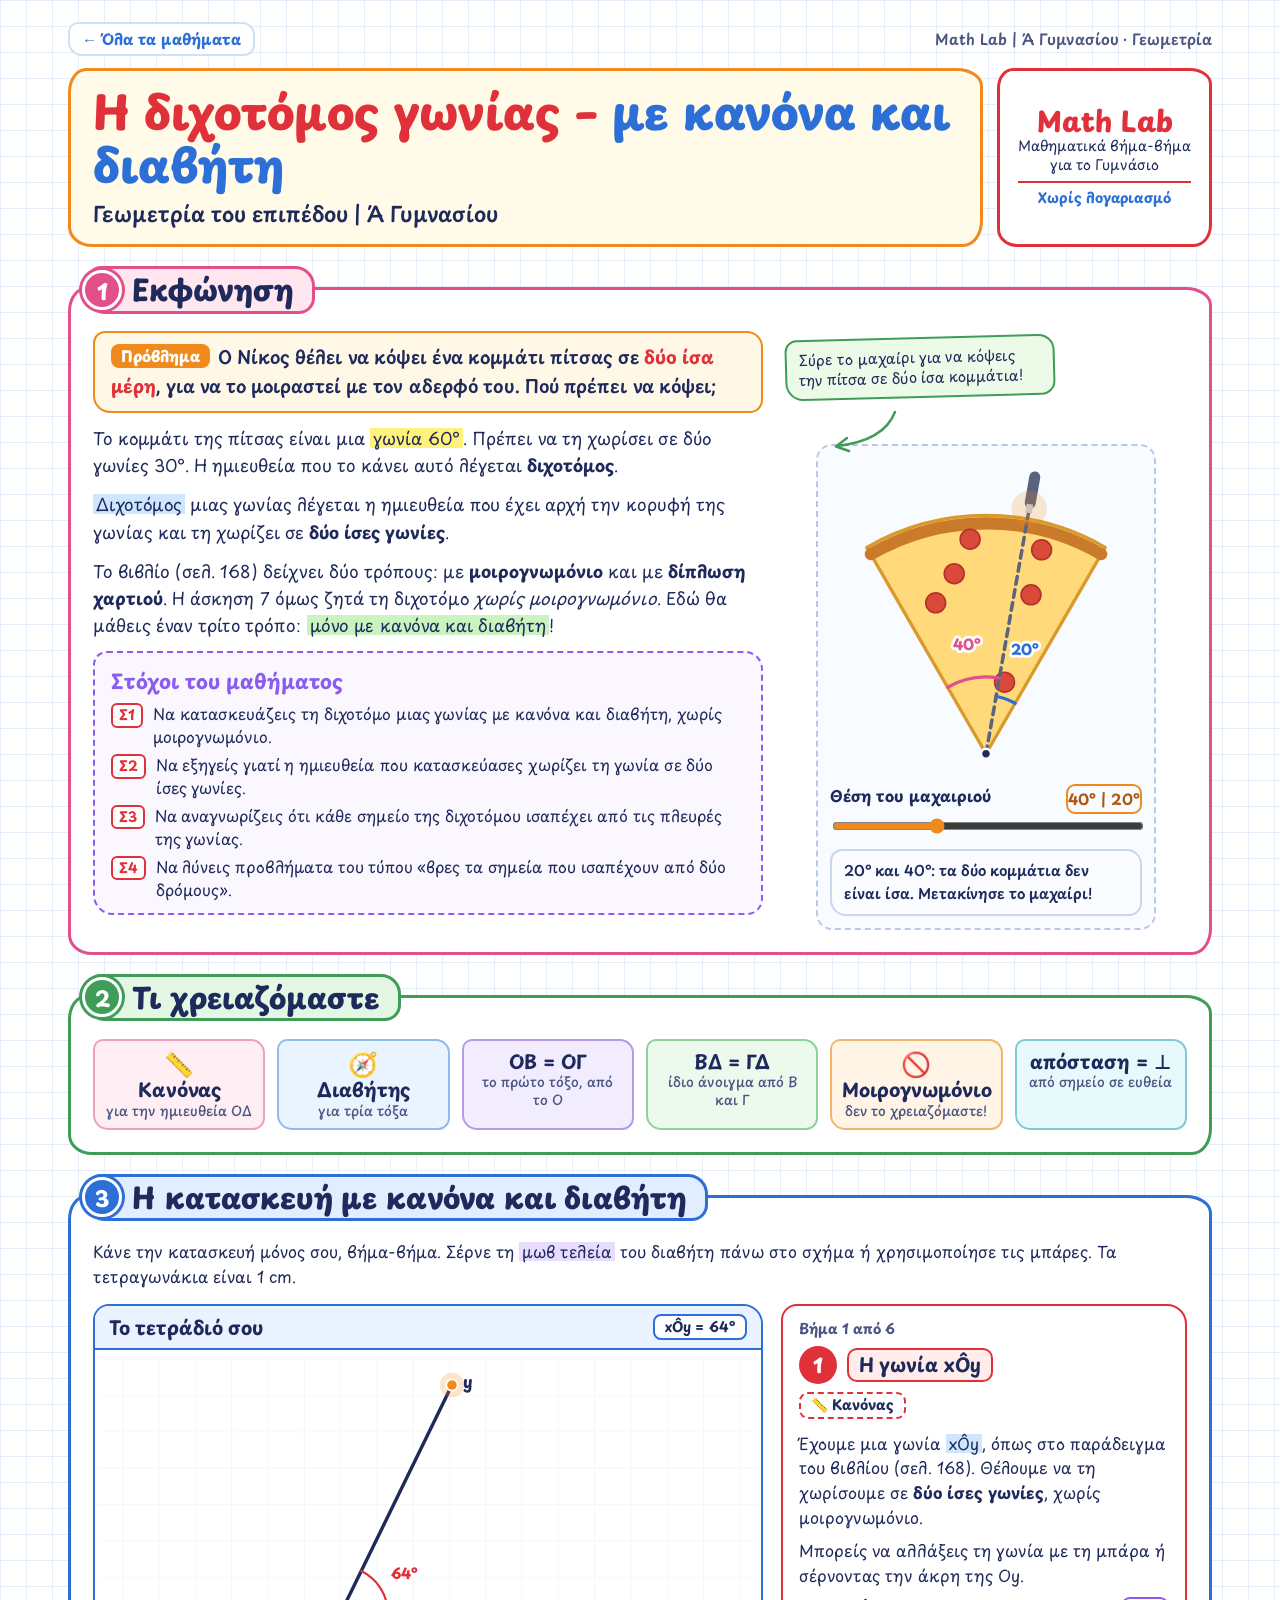
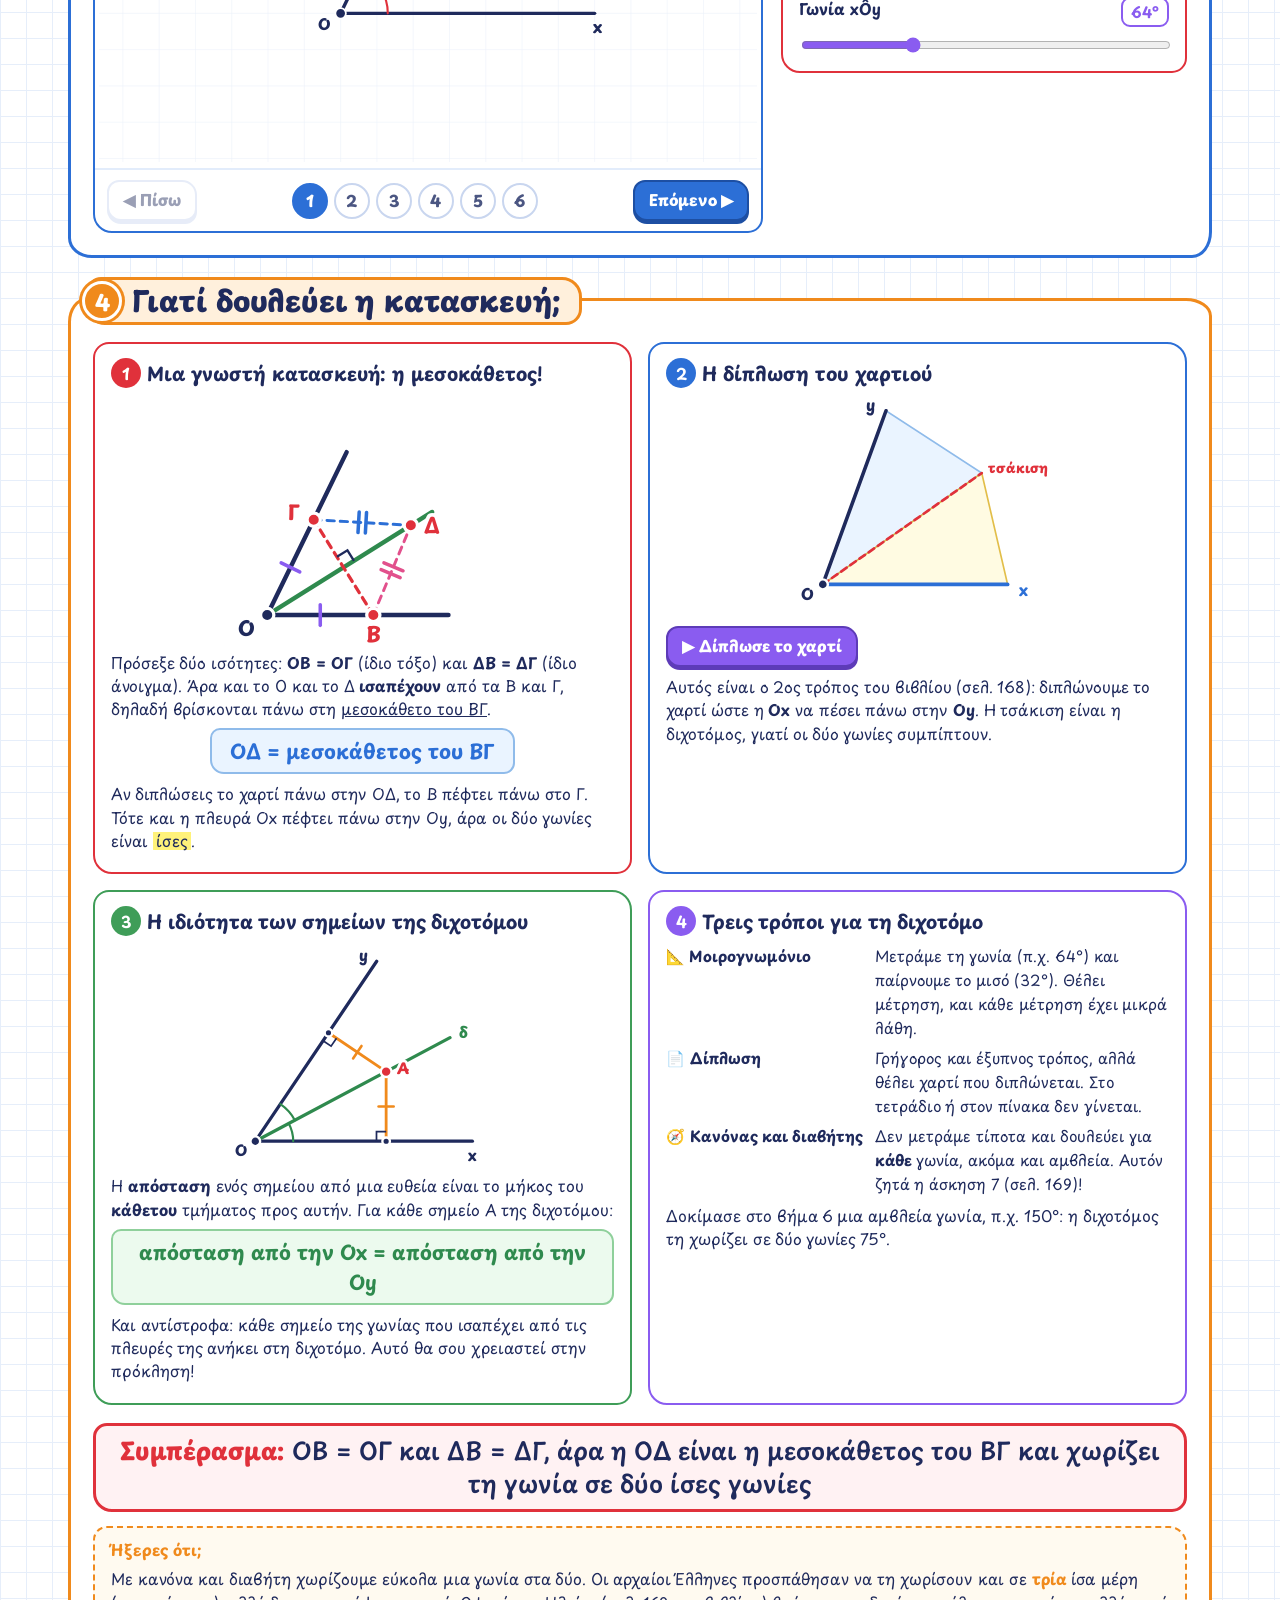
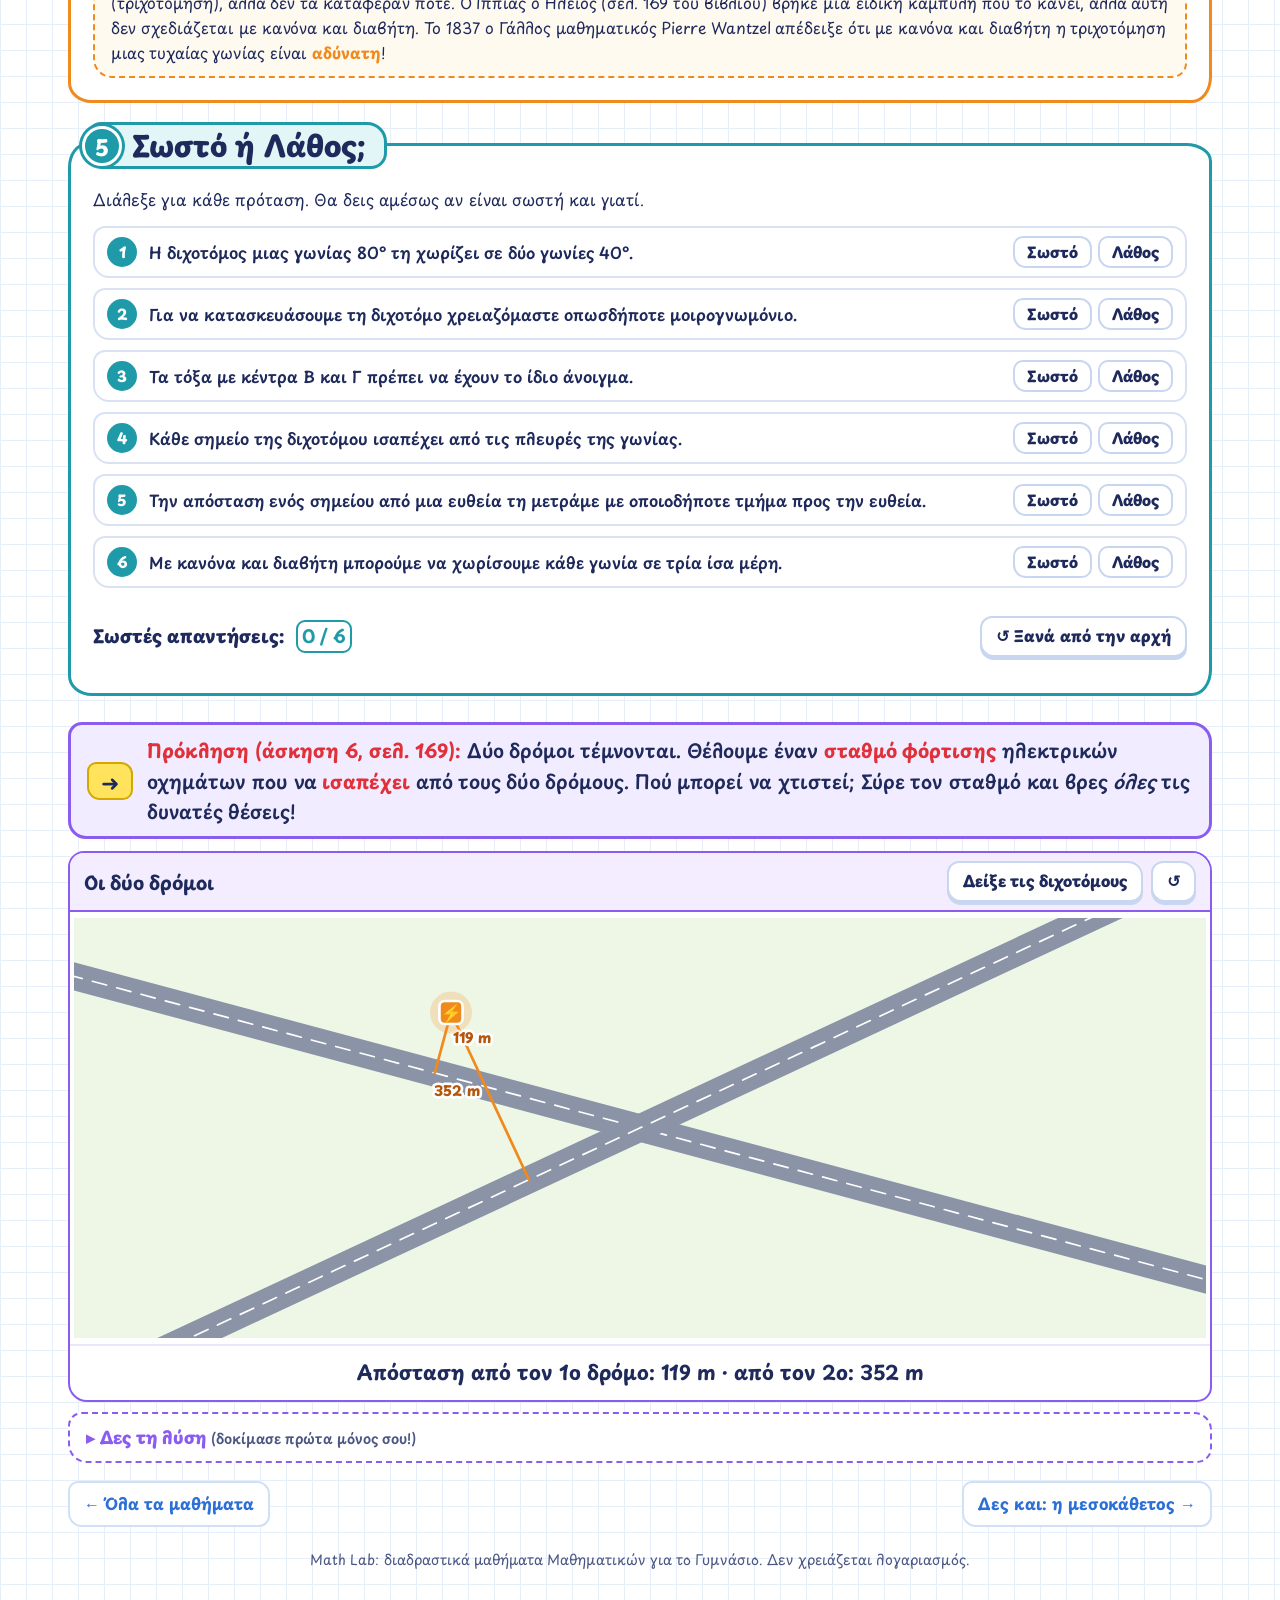
==== angle-bisector/index.html @ 948c5808 "Add the angle bisector lesson for Α΄ Γυμνασίου Ruler-and-compass construction of the angle bisector " ====
<!doctype html>
<html lang="el"><head><meta charset="utf-8"/><meta name="viewport" content="width=device-width, initial-scale=1"/><title>Η διχοτόμος γωνίας · Math Lab</title>
<meta name="description" content="Διαδραστικό μάθημα για την Α΄ Γυμνασίου: κατασκευή της διχοτόμου μιας γωνίας με κανόνα και διαβήτη, χωρίς μοιρογνωμόνιο, βήμα-βήμα, με δίπλωση χαρτιού και την ιδιότητα των σημείων της.">
<link rel="preconnect" href="https://fonts.googleapis.com"><link rel="preconnect" href="https://fonts.gstatic.com" crossorigin>
<link href="https://fonts.googleapis.com/css2?family=Playpen+Sans:wght@400..800&display=swap" rel="stylesheet">
<link rel="stylesheet" href="../assets/style.css">
<style>
.plain{background-image:none!important}
.btnrow{display:flex;flex-wrap:wrap;gap:8px;margin:8px 0}
.methods{display:grid;grid-template-columns:auto 1fr;gap:6px 12px;margin:8px 0;font-size:15px;align-items:start}
.methods b{white-space:nowrap}
</style>
</head>
<body><main class="sheet">
<nav class="lab-nav" aria-label="Math Lab"><a href="../">← Όλα τα μαθήματα</a><span>Math Lab | Α΄ Γυμνασίου · Γεωμετρία</span></nav>

<header class="sheet-head">
  <div class="title-card">
    <h1><span class="t1">Η διχοτόμος γωνίας –</span> <span class="t2">με κανόνα και διαβήτη</span></h1>
    <p>Γεωμετρία του επιπέδου | Α΄ Γυμνασίου</p>
  </div>
  <aside class="brand-card" aria-label="Math Lab">
    <strong>Math Lab</strong>
    <span>Μαθηματικά βήμα-βήμα<br>για το Γυμνάσιο</span>
    <em>Χωρίς λογαριασμό</em>
  </aside>
</header>

<!-- 1. Εκφώνηση -->
<section class="block b-pink" aria-labelledby="s1">
  <div class="tab"><span class="num">1</span><h2 id="s1">Εκφώνηση</h2></div>
  <div class="intro">
    <div>
      <p class="task"><span class="lbl">Πρόβλημα</span>Ο Νίκος θέλει να κόψει ένα κομμάτι πίτσας σε <b class="red">δύο ίσα μέρη</b>, για να το μοιραστεί με τον αδερφό του. Πού πρέπει να κόψει;</p>
      <p>Το κομμάτι της πίτσας είναι μια <span class="hl y">γωνία 60°</span>. Πρέπει να τη χωρίσει σε δύο γωνίες 30°. Η ημιευθεία που το κάνει αυτό λέγεται <strong>διχοτόμος</strong>.</p>
      <p><span class="hl b">Διχοτόμος</span> μιας γωνίας λέγεται η ημιευθεία που έχει αρχή την κορυφή της γωνίας και τη χωρίζει σε <strong>δύο ίσες γωνίες</strong>.</p>
      <p>Το βιβλίο (σελ. 168) δείχνει δύο τρόπους: με <strong>μοιρογνωμόνιο</strong> και με <strong>δίπλωση χαρτιού</strong>. Η άσκηση 7 όμως ζητά τη διχοτόμο <em>χωρίς μοιρογνωμόνιο</em>. Εδώ θα μάθεις έναν τρίτο τρόπο: <span class="hl g">μόνο με κανόνα και διαβήτη</span>!</p>
      <div class="goals">
        <h3>Στόχοι του μαθήματος</h3>
        <ol>
          <li><b>Σ1</b><span>Να κατασκευάζεις τη διχοτόμο μιας γωνίας με κανόνα και διαβήτη, χωρίς μοιρογνωμόνιο.</span></li>
          <li><b>Σ2</b><span>Να εξηγείς γιατί η ημιευθεία που κατασκεύασες χωρίζει τη γωνία σε δύο ίσες γωνίες.</span></li>
          <li><b>Σ3</b><span>Να αναγνωρίζεις ότι κάθε σημείο της διχοτόμου ισαπέχει από τις πλευρές της γωνίας.</span></li>
          <li><b>Σ4</b><span>Να λύνεις προβλήματα του τύπου «βρες τα σημεία που ισαπέχουν από δύο δρόμους».</span></li>
        </ol>
      </div>
    </div>
    <div class="figure">
      <p class="note">Σύρε το μαχαίρι για να κόψεις την πίτσα σε δύο ίσα κομμάτια!</p>
      <svg class="arrow" viewBox="0 0 90 46" aria-hidden="true"><path d="M70 4 C 60 30, 30 36, 12 38" fill="none" stroke="#3f9d58" stroke-width="2.5" stroke-linecap="round"/><path d="M22 30 L11 38.5 L24 43" fill="none" stroke="#3f9d58" stroke-width="2.5" stroke-linecap="round" stroke-linejoin="round"/></svg>
      <div class="fig-box"><svg id="pizza" viewBox="-130 -268 260 290" role="img" aria-label="Ένα κομμάτι πίτσας 60 μοιρών και ένα μαχαίρι που μετακινείς"></svg>
        <div class="range-label" style="margin-top:6px"><label for="knife">Θέση του μαχαιριού</label><strong id="knifeText" style="border-color:var(--orange);color:#b4560c">40° | 20°</strong></div>
        <input id="knife" type="range" min="61" max="119" value="80" style="accent-color:var(--orange)">
        <p class="result" id="pizzaMsg" aria-live="polite" style="margin:8px 0 0;font-size:14.5px">Τα δύο κομμάτια δεν είναι ίσα. Μετακίνησε το μαχαίρι!</p>
      </div>
    </div>
  </div>
</section>

<!-- 2. Τι χρειαζόμαστε -->
<section class="block b-green" aria-labelledby="s2">
  <div class="tab"><span class="num">2</span><h2 id="s2">Τι χρειαζόμαστε</h2></div>
  <div class="chips">
    <div class="chip c1"><span class="ico" aria-hidden="true">📏</span>Κανόνας<small>για την ημιευθεία ΟΔ</small></div>
    <div class="chip c2"><span class="ico" aria-hidden="true">🧭</span>Διαβήτης<small>για τρία τόξα</small></div>
    <div class="chip c3">ΟΒ = ΟΓ<small>το πρώτο τόξο, από το Ο</small></div>
    <div class="chip c4">ΒΔ = ΓΔ<small>ίδιο άνοιγμα από Β και Γ</small></div>
    <div class="chip c5"><span class="ico" aria-hidden="true">🚫</span>Μοιρογνωμόνιο<small>δεν το χρειαζόμαστε!</small></div>
    <div class="chip c6">απόσταση = ⊥<small>από σημείο σε ευθεία</small></div>
  </div>
</section>

<!-- 3. Η κατασκευή -->
<section class="block b-blue" aria-labelledby="s3">
  <div class="tab"><span class="num">3</span><h2 id="s3">Η κατασκευή με κανόνα και διαβήτη</h2></div>
  <p class="lead">Κάνε την κατασκευή μόνος σου, βήμα-βήμα. Σέρνε τη <span class="hl v">μωβ τελεία</span> του διαβήτη πάνω στο σχήμα ή χρησιμοποίησε τις μπάρες. Τα τετραγωνάκια είναι 1 cm.</p>
  <div class="cx">
    <div class="stage">
      <div class="stage-head"><h3>Το τετράδιό σου</h3><span class="tag" id="angTag">xÔy = 64°</span></div>
      <div class="stage-fig plain"><svg id="stage" viewBox="-405 -250 810 500" role="img" aria-label="Η κατασκευή της διχοτόμου"></svg></div>
      <div class="stepbar">
        <button class="btn ghost" id="prev" type="button">◀ Πίσω</button>
        <ol class="dots" aria-label="Βήματα">
          <li><button type="button" data-go="1" aria-label="Βήμα 1">1</button></li>
          <li><button type="button" data-go="2" aria-label="Βήμα 2">2</button></li>
          <li><button type="button" data-go="3" aria-label="Βήμα 3">3</button></li>
          <li><button type="button" data-go="4" aria-label="Βήμα 4">4</button></li>
          <li><button type="button" data-go="5" aria-label="Βήμα 5">5</button></li>
          <li><button type="button" data-go="6" aria-label="Βήμα 6">6</button></li>
        </ol>
        <button class="btn" id="next" type="button">Επόμενο ▶</button>
      </div>
    </div>

    <aside class="step-card" id="card" aria-live="polite">
      <p class="step-count" id="stepCount">Βήμα 1 από 6</p>
      <div class="step-head"><span class="letter" id="stepNum">1</span><h3 id="stepTitle">Η γωνία xÔy</h3></div>
      <span class="tool" id="stepTool">📏 Κανόνας</span>

      <div class="step-text" data-step="1" data-title="Η γωνία xÔy" data-tool="📏 Κανόνας">
        <p>Έχουμε μια γωνία <span class="hl b">xÔy</span>, όπως στο παράδειγμα του βιβλίου (σελ. 168). Θέλουμε να τη χωρίσουμε σε <strong>δύο ίσες γωνίες</strong>, χωρίς μοιρογνωμόνιο.</p>
        <p>Μπορείς να αλλάξεις τη γωνία με τη μπάρα ή σέρνοντας την άκρη της Οy.</p>
        <div class="compass-ctl">
          <div class="range-label"><label for="theta">Γωνία xÔy</label><strong id="thetaText">64°</strong></div>
          <input id="theta" type="range" min="20" max="170" value="64">
        </div>
      </div>
      <div class="step-text" data-step="2" data-title="Τόξο με κέντρο Ο" data-tool="🧭 Διαβήτης" hidden>
        <p>Βάζουμε τη μύτη του διαβήτη στην κορυφή <b>Ο</b> και γράφουμε ένα <span class="hl y">τόξο</span> που κόβει τις δύο πλευρές. Τα σημεία τομής τα λέμε <b class="red">Β</b> (στην Οx) και <b class="red">Γ</b> (στην Οy).</p>
        <div class="compass-ctl">
          <div class="range-label"><label for="r1">Άνοιγμα του διαβήτη</label><strong id="r1Text">3,0 cm</strong></div>
          <input id="r1" type="range" min="15" max="50" value="30">
          <div class="range-label"><label for="sw1">Γύρισε τον διαβήτη</label><strong id="sw1Text">0%</strong></div>
          <input id="sw1" type="range" min="0" max="100" value="0">
          <div><button class="btn violet" id="auto1" type="button">▶ Γύρισέ τον αυτόματα</button></div>
          <div class="success" id="done1">✓ Βρήκες τα Β και Γ. Αφού είναι πάνω στο ίδιο τόξο: <b>ΟΒ = ΟΓ</b>.</div>
        </div>
      </div>
      <div class="step-text" data-step="3" data-title="Τόξο με κέντρο Β" data-tool="🧭 Διαβήτης" hidden>
        <p>Τώρα βάζουμε τη μύτη στο <b>Β</b>, ανοίγουμε τον διαβήτη σε ένα άνοιγμα <b>ρ</b> και γράφουμε τόξο <strong>μέσα</strong> στη γωνία.</p>
        <div class="compass-ctl">
          <div class="range-label"><label for="rho">Άνοιγμα ρ</label><strong id="rhoText">3,5 cm</strong></div>
          <input id="rho" type="range" min="10" max="60" value="35">
          <p class="ask" id="rhoHint" style="margin:0"></p>
          <div class="range-label"><label for="sw2">Γύρισε τον διαβήτη</label><strong id="sw2Text">0%</strong></div>
          <input id="sw2" type="range" min="0" max="100" value="0">
          <div><button class="btn violet" id="auto2" type="button">▶ Γύρισέ τον αυτόματα</button></div>
        </div>
      </div>
      <div class="step-text" data-step="4" data-title="Τόξο με κέντρο Γ, ίδιο άνοιγμα" data-tool="🧭 Διαβήτης" hidden>
        <p>Βάλε τη μύτη στο <b>Γ</b> και γράψε τόξο με <span class="hl p">το ίδιο άνοιγμα ρ</span>. <strong>Μην αλλάξεις το άνοιγμα!</strong></p>
        <div class="compass-ctl">
          <div class="range-label"><label for="sw3">Γύρισε τον διαβήτη</label><strong id="sw3Text">0%</strong></div>
          <input id="sw3" type="range" min="0" max="100" value="0">
          <div><button class="btn violet" id="auto3" type="button">▶ Γύρισέ τον αυτόματα</button></div>
          <div class="success" id="done3">✓ Τα δύο τόξα τέμνονται!</div>
        </div>
      </div>
      <div class="step-text" data-step="5" data-title="Το σημείο Δ" data-tool="✏️ Μολύβι" hidden>
        <div id="s5ok">
          <p>Τα δύο τόξα τέμνονται σε ένα σημείο μέσα στη γωνία. Το λέμε <b class="red">Δ</b>.</p>
          <p>Το Δ είναι πάνω και στα δύο τόξα, άρα απέχει <b>ρ</b> από το Β και <b>ρ</b> από το Γ:</p>
          <div class="fbox">ΒΔ = ΓΔ = ρ</div>
        </div>
        <div id="s5no" hidden>
          <p class="ask" style="border-color:var(--red);background:#fff2f3">⚠ Τα δύο τόξα <strong>δεν τέμνονται</strong>! Το ρ = <b id="s5rho">1,5 cm</b> δεν είναι μεγαλύτερο από το μισό του ΒΓ (<b id="s5half">1,6 cm</b>).</p>
          <p>Γύρνα στο βήμα 3 και <strong>μεγάλωσε το άνοιγμα</strong>.</p>
          <p><button class="btn ghost" id="back3" type="button">◀ Στο βήμα 3</button></p>
        </div>
      </div>
      <div class="step-text" data-step="6" data-title="Η διχοτόμος Οδ" data-tool="📏 Κανόνας" hidden>
        <p>Με τον κανόνα φέρνουμε την ημιευθεία <b class="green">Οδ</b> από την κορυφή Ο, που περνά από το Δ. Αυτή είναι η <span class="hl g">διχοτόμος</span> της γωνίας xÔy!</p>
        <p><strong>Δοκίμασε:</strong> σύρε την άκρη της Οy για να αλλάξεις τη γωνία. Η κατασκευή ξαναγίνεται μόνη της.</p>
        <p class="result miss" id="s6msg"></p>
      </div>
    </aside>
  </div>
</section>

<!-- 4. Γιατί δουλεύει -->
<section class="block b-orange" aria-labelledby="s4">
  <div class="tab"><span class="num">4</span><h2 id="s4">Γιατί δουλεύει η κατασκευή;</h2></div>
  <div class="math-grid">
    <article class="math-item m1"><h3><span class="q">1</span>Μια γνωστή κατασκευή: η μεσοκάθετος!</h3>
      <svg class="fig" id="whyFig" viewBox="-130 -125 260 175" role="img" aria-label="Η γωνία με τα σημεία Β, Γ, Δ. Η ΟΔ κόβει κάθετα το ΒΓ στο μέσο του." style="max-width:280px"></svg>
      <p>Πρόσεξε δύο ισότητες: <b>ΟΒ = ΟΓ</b> (ίδιο τόξο) και <b>ΔΒ = ΔΓ</b> (ίδιο άνοιγμα). Άρα και το Ο και το Δ <strong>ισαπέχουν</strong> από τα Β και Γ, δηλαδή βρίσκονται πάνω στη <a href="../perpendicular-bisector/">μεσοκάθετο του ΒΓ</a>.</p>
      <div class="fbox blue">ΟΔ = μεσοκάθετος του ΒΓ</div>
      <p>Αν διπλώσεις το χαρτί πάνω στην ΟΔ, το Β πέφτει πάνω στο Γ. Τότε και η πλευρά Οx πέφτει πάνω στην Οy, άρα οι δύο γωνίες είναι <span class="hl y">ίσες</span>.</p>
    </article>
    <article class="math-item m2"><h3><span class="q">2</span>Η δίπλωση του χαρτιού</h3>
      <svg class="fig" id="fold" viewBox="-40 -170 250 200" role="img" aria-label="Δίπλωση χαρτιού: η πλευρά Οx διπλώνει πάνω στην Οy κατά μήκος της διχοτόμου." style="max-width:280px"></svg>
      <div class="btnrow"><button class="btn violet" id="foldBtn" type="button">▶ Δίπλωσε το χαρτί</button></div>
      <p>Αυτός είναι ο 2ος τρόπος του βιβλίου (σελ. 168): διπλώνουμε το χαρτί ώστε η <b>Οx</b> να πέσει πάνω στην <b>Οy</b>. Η τσάκιση είναι η διχοτόμος, γιατί οι δύο γωνίες συμπίπτουν.</p>
    </article>
    <article class="math-item m3"><h3><span class="q">3</span>Η ιδιότητα των σημείων της διχοτόμου</h3>
      <svg class="fig" id="distFig" viewBox="-30 -185 260 210" role="img" aria-label="Ένα σημείο Α πάνω στη διχοτόμο και οι κάθετες αποστάσεις του από τις δύο πλευρές, που είναι ίσες." style="max-width:280px"></svg>
      <p>Η <strong>απόσταση</strong> ενός σημείου από μια ευθεία είναι το μήκος του <strong>κάθετου</strong> τμήματος προς αυτήν. Για κάθε σημείο Α της διχοτόμου:</p>
      <div class="fbox green">απόσταση από την Οx = απόσταση από την Οy</div>
      <p>Και αντίστροφα: κάθε σημείο της γωνίας που ισαπέχει από τις πλευρές της ανήκει στη διχοτόμο. Αυτό θα σου χρειαστεί στην πρόκληση!</p>
    </article>
    <article class="math-item m4"><h3><span class="q">4</span>Τρεις τρόποι για τη διχοτόμο</h3>
      <div class="methods">
        <b>📐 Μοιρογνωμόνιο</b><span>Μετράμε τη γωνία (π.χ. 64°) και παίρνουμε το μισό (32°). Θέλει μέτρηση, και κάθε μέτρηση έχει μικρά λάθη.</span>
        <b>📄 Δίπλωση</b><span>Γρήγορος και έξυπνος τρόπος, αλλά θέλει χαρτί που διπλώνεται. Στο τετράδιο ή στον πίνακα δεν γίνεται.</span>
        <b>🧭 Κανόνας και διαβήτης</b><span>Δεν μετράμε τίποτα και δουλεύει για <strong>κάθε</strong> γωνία, ακόμα και αμβλεία. Αυτόν ζητά η άσκηση 7 (σελ. 169)!</span>
      </div>
      <p>Δοκίμασε στο βήμα 6 μια αμβλεία γωνία, π.χ. 150°: η διχοτόμος τη χωρίζει σε δύο γωνίες 75°.</p>
    </article>
  </div>
  <div class="answer">Συμπέρασμα: <span>ΟΒ = ΟΓ και ΔΒ = ΔΓ, άρα η ΟΔ είναι η μεσοκάθετος του ΒΓ και χωρίζει τη γωνία σε δύο ίσες γωνίες</span></div>
  <div class="did-you-know"><strong>Ήξερες ότι;</strong><p>Με κανόνα και διαβήτη χωρίζουμε εύκολα μια γωνία στα δύο. Οι αρχαίοι Έλληνες προσπάθησαν να τη χωρίσουν και σε <strong>τρία</strong> ίσα μέρη (τριχοτόμηση), αλλά δεν τα κατάφεραν ποτέ. Ο Ιππίας ο Ηλείος (σελ. 169 του βιβλίου) βρήκε μια ειδική καμπύλη που το κάνει, αλλά αυτή δεν σχεδιάζεται με κανόνα και διαβήτη. Το 1837 ο Γάλλος μαθηματικός Pierre Wantzel απέδειξε ότι με κανόνα και διαβήτη η τριχοτόμηση μιας τυχαίας γωνίας είναι <strong>αδύνατη</strong>!</p></div>
</section>

<!-- 5. Σωστό ή Λάθος -->
<section class="block b-teal" aria-labelledby="s5">
  <div class="tab"><span class="num">5</span><h2 id="s5">Σωστό ή Λάθος;</h2></div>
  <p class="lead">Διάλεξε για κάθε πρόταση. Θα δεις αμέσως αν είναι σωστή και γιατί.</p>
  <ol class="quiz">
    <li class="q-item" data-answer="Σ"><span class="n">1</span><span class="stmt">Η διχοτόμος μιας γωνίας 80° τη χωρίζει σε δύο γωνίες 40°.</span><span class="opts"><button type="button" data-v="Σ">Σωστό</button><button type="button" data-v="Λ">Λάθος</button></span><p class="fb"><b></b> 80° : 2 = 40°.</p></li>
    <li class="q-item" data-answer="Λ"><span class="n">2</span><span class="stmt">Για να κατασκευάσουμε τη διχοτόμο χρειαζόμαστε οπωσδήποτε μοιρογνωμόνιο.</span><span class="opts"><button type="button" data-v="Σ">Σωστό</button><button type="button" data-v="Λ">Λάθος</button></span><p class="fb"><b></b> Αρκούν κανόνας και διαβήτης, ή ακόμα και η δίπλωση του χαρτιού.</p></li>
    <li class="q-item" data-answer="Σ"><span class="n">3</span><span class="stmt">Τα τόξα με κέντρα Β και Γ πρέπει να έχουν το ίδιο άνοιγμα.</span><span class="opts"><button type="button" data-v="Σ">Σωστό</button><button type="button" data-v="Λ">Λάθος</button></span><p class="fb"><b></b> Αλλιώς το Δ δεν ισαπέχει από τα Β και Γ, και η ΟΔ δεν είναι η διχοτόμος.</p></li>
    <li class="q-item" data-answer="Σ"><span class="n">4</span><span class="stmt">Κάθε σημείο της διχοτόμου ισαπέχει από τις πλευρές της γωνίας.</span><span class="opts"><button type="button" data-v="Σ">Σωστό</button><button type="button" data-v="Λ">Λάθος</button></span><p class="fb"><b></b> Είναι η ιδιότητα των σημείων της διχοτόμου (σελ. 167).</p></li>
    <li class="q-item" data-answer="Λ"><span class="n">5</span><span class="stmt">Την απόσταση ενός σημείου από μια ευθεία τη μετράμε με οποιοδήποτε τμήμα προς την ευθεία.</span><span class="opts"><button type="button" data-v="Σ">Σωστό</button><button type="button" data-v="Λ">Λάθος</button></span><p class="fb"><b></b> Τη μετράμε με το κάθετο τμήμα, που είναι και το πιο κοντό.</p></li>
    <li class="q-item" data-answer="Λ"><span class="n">6</span><span class="stmt">Με κανόνα και διαβήτη μπορούμε να χωρίσουμε κάθε γωνία σε τρία ίσα μέρη.</span><span class="opts"><button type="button" data-v="Σ">Σωστό</button><button type="button" data-v="Λ">Λάθος</button></span><p class="fb"><b></b> Η τριχοτόμηση μιας τυχαίας γωνίας με κανόνα και διαβήτη είναι αδύνατη. Η διχοτόμηση όμως γίνεται πάντα!</p></li>
  </ol>
  <div class="quiz-foot"><p class="score" role="status">Σωστές απαντήσεις: <b id="score">0 / 6</b></p><button class="btn ghost" id="quizReset" type="button">↺ Ξανά από την αρχή</button></div>
</section>

<!-- Πρόκληση -->
<div class="next"><span class="go" aria-hidden="true">➜</span><p><b>Πρόκληση (άσκηση 6, σελ. 169):</b> Δύο δρόμοι τέμνονται. Θέλουμε έναν <b>σταθμό φόρτισης</b> ηλεκτρικών οχημάτων που να <b>ισαπέχει</b> από τους δύο δρόμους. Πού μπορεί να χτιστεί; Σύρε τον σταθμό και βρες <em>όλες</em> τις δυνατές θέσεις!</p></div>
<div class="mini">
  <div class="mini-head"><h3>Οι δύο δρόμοι</h3><div class="btnrow" style="margin:0"><button class="btn ghost" id="rdShow" type="button">Δείξε τις διχοτόμους</button><button class="btn ghost" id="rdReset" type="button">↺</button></div></div>
  <div class="stage-fig plain"><svg id="roads" viewBox="-300 -200 600 400" role="img" aria-label="Δύο δρόμοι που τέμνονται και ένας σταθμός φόρτισης που μετακινείς"></svg></div>
  <p class="readout" id="rdMsg" aria-live="polite"></p>
</div>
<details class="solution"><summary>Δες τη λύση <small>(δοκίμασε πρώτα μόνος σου!)</small></summary>
<div class="sol-body">
<p><strong>Ιδέα:</strong> ο σταθμός πρέπει να ισαπέχει από τους δύο δρόμους, άρα πρέπει να βρίσκεται πάνω σε μια <strong>διχοτόμο</strong>.</p>
<p><strong>Παγίδα:</strong> οι δύο δρόμοι δεν σχηματίζουν μία γωνία αλλά <strong>τέσσερις</strong>: δύο οξείες (40°) και δύο αμβλείες (140°). Οι διχοτόμοι τους σχηματίζουν <strong>δύο ευθείες</strong>.</p>
<div class="fbox">20° + 70° = 90°</div>
<p>Οι δύο ευθείες είναι κάθετες μεταξύ τους: η μία κάνει 20° με τον δρόμο (το μισό των 40°) και η άλλη 70° (το μισό των 140°).</p>
<p class="final">Απάντηση: σε οποιοδήποτε σημείο των δύο κάθετων ευθειών που διχοτομούν τις γωνίες των δρόμων</p>
</div></details>

<nav class="lab-pager" aria-label="Άλλα μαθήματα"><a href="../">← Όλα τα μαθήματα</a><a href="../perpendicular-bisector/">Δες και: η μεσοκάθετος →</a></nav>
<footer>Math Lab: διαδραστικά μαθήματα Μαθηματικών για το Γυμνάσιο. Δεν χρειάζεται λογαριασμός.</footer>
</main>
<script src="../assets/lesson.js"></script>
<script>
(() => {
'use strict';
const { fmt, animate, stop, ease } = MathLab;
const $ = s => document.querySelector(s), $$ = s => [...document.querySelectorAll(s)];
const C = { ink: '#1f2a5c', muted: '#4b5682', blue: '#2c6fd6', red: '#e0313b', green: '#2f8a4e', purple: '#8a5cf0', pink: '#e2508c', orange: '#f08a1c', gray: '#59627f', grid: '#e8eef8' };
const TAU = Math.PI * 2, DEG = Math.PI / 180;
const f2 = v => v.toFixed(2);
const clamp = (x, a, b) => Math.min(b, Math.max(a, x));
const dist = (p, q) => Math.hypot(p[0] - q[0], p[1] - q[1]);
const cm = v => fmt(v, 1) + ' cm';
const deg = v => (Math.abs(v - Math.round(v)) < 0.05 ? String(Math.round(v)) : fmt(v, 1)) + '°';
const dir = a => [Math.cos(a), Math.sin(a)];
const add = (p, q, k = 1) => [p[0] + k * q[0], p[1] + k * q[1]];

/* «Μολύβι» για SVG: μαθηματικές συντεταγμένες (ο y προς τα πάνω), U pixel ανά μονάδα. */
function pen(U, fs, g) {
  const X = x => f2(x * U), Y = y => f2(-y * U);
  return {
    U, fs, g, X, Y,
    line: (a, b, col, w, extra = '') => `<line x1="${X(a[0])}" y1="${Y(a[1])}" x2="${X(b[0])}" y2="${Y(b[1])}" stroke="${col}" stroke-width="${f2(w * g)}" stroke-linecap="round" ${extra}/>`,
    dot: (p, col, r = 6) => `<circle cx="${X(p[0])}" cy="${Y(p[1])}" r="${f2(r * g)}" fill="${col}" stroke="#fff" stroke-width="${f2(2.2 * g)}"/>`,
    text: (p, s, o = {}) => `<text x="${f2(p[0] * U + (o.dx || 0))}" y="${f2(-p[1] * U + (o.dy || 0))}" font-size="${f2((o.size || 1) * fs)}" font-weight="${o.w || 800}" fill="${o.col || C.ink}" text-anchor="${o.anchor || 'middle'}" stroke="#fff" stroke-width="${f2(5 * g)}" stroke-linejoin="round" paint-order="stroke"${o.op != null ? ` opacity="${f2(o.op)}"` : ''}>${s}</text>`,
    grip: (p, name, r = 26) => `<circle data-grip="${name}" class="grip" cx="${X(p[0])}" cy="${Y(p[1])}" r="${f2(r * g)}" fill="transparent"/>`,
    // τόξο κύκλου με κέντρο c και ακτίνα r, από τη γωνία a0 κατά da (ακτίνια, αριστερόστροφα)
    arc: (c, r, a0, da, col, w = 3, extra = '') => {
      if (da <= 0.001) return '';
      const R = f2(r * U), p0 = add(c, dir(a0), r), p1 = add(c, dir(a0 + da), r);
      return `<path d="M${X(p0[0])} ${Y(p0[1])}A${R} ${R} 0 ${da > Math.PI ? 1 : 0} 0 ${X(p1[0])} ${Y(p1[1])}" fill="none" stroke="${col}" stroke-width="${f2(w * g)}" stroke-linecap="round" ${extra}/>`;
    },
    // μικρό σημάδι ίσων τμημάτων στο μέσο του ab (n γραμμούλες)
    tick: (a, b, n, col) => {
      const m = [(a[0] + b[0]) / 2, (a[1] + b[1]) / 2], d = dist(a, b), v = [(b[0] - a[0]) / d, (b[1] - a[1]) / d], u = [-v[1], v[0]], s = 7 / U, gap = 5 / U;
      let o = '';
      for (let i = 0; i < n; i++) { const c = add(m, v, (i - (n - 1) / 2) * gap); o += `<line x1="${X(c[0] - u[0] * s)}" y1="${Y(c[1] - u[1] * s)}" x2="${X(c[0] + u[0] * s)}" y2="${Y(c[1] + u[1] * s)}" stroke="${col}" stroke-width="${f2(2.4 * g)}" stroke-linecap="round"/>`; }
      return o;
    }
  };
}
function compass(P, c, r, phi, active) {
  const d = dir(phi), n = [-d[1], d[0]], tip = add(c, d, r);
  const H = add(add(c, d, r / 2), n, 0.42 * r), Hh = add(H, n, 0.5);
  let s = `<g opacity="0.85">${P.line(c, H, C.gray, 5)}${P.line(H, tip, C.gray, 5)}${P.line(H, Hh, C.gray, 8)}<circle cx="${P.X(H[0])}" cy="${P.Y(H[1])}" r="${f2(8 * P.g)}" fill="${C.orange}" stroke="#fff" stroke-width="${f2(2 * P.g)}"/></g>`;
  if (active) s += `<circle class="halo" cx="${P.X(tip[0])}" cy="${P.Y(tip[1])}" r="${f2(17 * P.g)}" fill="${C.purple}" opacity="0.2"/>`;
  s += `<circle cx="${P.X(tip[0])}" cy="${P.Y(tip[1])}" r="${f2(9.5 * P.g)}" fill="${C.purple}" stroke="#fff" stroke-width="${f2(3 * P.g)}"/>`;
  return { s, tip };
}

/* ---------- 1. Η πίτσα ---------- */
{
  const svg = $('#pizza'), knife = $('#knife'), U = 24, R = 9;
  const tops = [[-1.2, 6.8], [1.7, 6.0], [0.7, 2.7], [-0.6, 8.1], [2.1, 7.7], [-1.9, 5.7]];
  function draw() {
    const P = pen(U, 15, 1), phi = +knife.value * DEG, a = (+knife.value - 60), b = 120 - +knife.value, ok = Math.abs(a - b) < 0.5;
    let s = `<path d="M0 0L${P.X(R * Math.cos(60 * DEG))} ${P.Y(R * Math.sin(60 * DEG))}A${R * U} ${R * U} 0 0 0 ${P.X(R * Math.cos(120 * DEG))} ${P.Y(R * Math.sin(120 * DEG))}Z" fill="#ffd97a" stroke="#d99a2b" stroke-width="3" stroke-linejoin="round"/>`;
    s += P.arc([0, 0], R - 0.3, 60 * DEG, 60 * DEG, '#c97a2a', 11);
    for (const t of tops) s += `<circle cx="${P.X(t[0])}" cy="${P.Y(t[1])}" r="9" fill="#d94a3a" stroke="#b5322a" stroke-width="1.5"/>`;
    s += P.arc([0, 0], 2.2, 60 * DEG, (+knife.value - 60) * DEG, ok ? C.green : C.blue, 3) + P.arc([0, 0], 2.9, phi, (120 - +knife.value) * DEG, ok ? C.green : C.pink, 3);
    s += P.text(add([0, 0], dir((60 + +knife.value) / 2 * DEG), 4.2), a + '°', { dy: 5, col: ok ? C.green : C.blue, size: 0.9 });
    s += P.text(add([0, 0], dir((120 + +knife.value) / 2 * DEG), 4.2), b + '°', { dy: 5, col: ok ? C.green : C.pink, size: 0.9 });
    const tip = add([0, 0], dir(phi), R + 0.4);
    s += P.line([0, 0], tip, ok ? C.green : '#5b647f', 3.2, ok ? '' : 'stroke-dasharray="7 5"');
    s += `<g transform="translate(${P.X(tip[0])} ${P.Y(tip[1])}) rotate(${f2(-phi / DEG)})"><rect x="0" y="-5" width="34" height="10" rx="5" fill="#59627f"/><rect x="-4" y="-3" width="8" height="6" fill="#c9d1e3"/></g>`;
    s += `<circle class="halo" cx="${P.X(tip[0])}" cy="${P.Y(tip[1])}" r="16" fill="${C.orange}" opacity="0.2"/>` + P.grip(tip, 'knife', 22);
    s += P.dot([0, 0], C.ink, 4.5);
    svg.innerHTML = s;
    $('#knifeText').textContent = b + '° | ' + a + '°';
    const m = $('#pizzaMsg');
    if (ok) { m.className = 'result miss'; m.innerHTML = '✓ Τέλεια: <b>30° και 30°</b>. Το μαχαίρι είναι πάνω στη <b>διχοτόμο</b>!'; }
    else { m.className = 'result'; m.textContent = `${a}° και ${b}°: τα δύο κομμάτια δεν είναι ίσα. Μετακίνησε το μαχαίρι!`; }
  }
  const setK = v => { let k = Math.round(clamp(v, 61, 119)); if (Math.abs(k - 90) <= 1) k = 90; knife.value = k; draw(); };
  knife.addEventListener('input', () => setK(+knife.value));
  let drag = false;
  svg.addEventListener('pointerdown', e => { if (e.target.dataset && e.target.dataset.grip === 'knife') { drag = true; svg.setPointerCapture(e.pointerId); e.preventDefault(); } });
  svg.addEventListener('pointermove', e => {
    if (!drag) return; const m = svg.getScreenCTM(); if (!m) return;
    const p = new DOMPoint(e.clientX, e.clientY).matrixTransform(m.inverse());
    setK(Math.atan2(-p.y, p.x) / DEG);
  });
  svg.addEventListener('pointerup', () => { drag = false; }); svg.addEventListener('pointercancel', () => { drag = false; });
  draw();
}

/* ---------- 3. Η κατασκευή βήμα-βήμα ---------- */
const st = $('#stage'), card = $('#card'), texts = $$('.step-text'), dots = $$('.dots button');
const VW = 810, VH = 500, L = 7, SPAN = 32 * DEG;
const S = { step: 1, p: 1, theta: 64, r1: 3, rho: 3.5, s1: 0, s2: 0, s3: 0, lockU: null, view: null };
const COLORS = [['#e0313b', '#ffeceb'], ['#8a5cf0', '#f3edff'], ['#e2508c', '#ffeaf2'], ['#2c6fd6', '#eaf2ff'], ['#f08a1c', '#fff2df'], ['#3f9d58', '#e9f8ec']];

function geo() {
  const th = S.theta * DEG, u = dir(th / 2), B = [S.r1, 0], G = add([0, 0], dir(th), S.r1);
  const half = S.r1 * Math.sin(th / 2), h2 = S.rho * S.rho - half * half, ok = h2 > 0.01, h = ok ? Math.sqrt(h2) : 0;
  const M = add([0, 0], u, S.r1 * Math.cos(th / 2)), D = add(M, u, h);
  const T = ok ? D : add(M, u, 0.6);           // πού «στοχεύουν» τα τόξα από Β και Γ
  const aB = Math.atan2(T[1] - B[1], T[0] - B[0]), aG = Math.atan2(T[1] - G[1], T[0] - G[0]);
  return { th, u, B, G, half, ok, h, M, D, aB, aG, Y: add([0, 0], dir(th), L), X: [L, 0] };
}
// Οι τρεις κινήσεις του διαβήτη: από πού ξεκινά το τόξο και πόσο είναι.
const sweeps = Q => ({
  s1: { c: [0, 0], r: S.r1, a0: -14 * DEG, da: Q.th + 28 * DEG },
  s2: { c: Q.B, r: S.rho, a0: Q.aB - SPAN, da: 2 * SPAN },
  s3: { c: Q.G, r: S.rho, a0: Q.aG - SPAN, da: 2 * SPAN }
});
function geom() {
  const w = st.clientWidth || 720, VWc = w < 520 ? 560 : VW, px = VWc / w;    // σε στενή οθόνη, πιο «τετράγωνο» σχήμα
  if (S.lockU) return { VW: VWc, U: S.lockU, cx: S.view[0], cy: S.view[1], fs: Math.max(19, 14 * px), g: Math.max(1, px / 1.3) };
  const Q = geo(), pts = [[0, 0], Q.X, Q.Y, add(Q.B, [S.rho, S.rho]), add(Q.B, [-S.rho, -S.rho]), add(Q.G, [S.rho, S.rho]), add(Q.G, [-S.rho, -S.rho]), [0, -0.9], add([0, 0], Q.u, L + 0.5)];
  const xs = pts.map(p => p[0]), ys = pts.map(p => p[1]);
  const x0 = Math.min(...xs) - 0.8, x1 = Math.max(...xs) + 0.8, y0 = Math.min(...ys) - 0.6, y1 = Math.max(...ys) + 0.8;
  const U = Math.min(VWc / (x1 - x0), VH / (y1 - y0));
  return { VW: VWc, U, cx: (x0 + x1) / 2, cy: (y0 + y1) / 2, fs: Math.max(19, 14 * px), g: Math.max(1, px / 1.3) };
}

function draw() {
  const G = geom(), P = pen(G.U, G.fs, G.g), g = G.g, Q = geo(), W = sweeps(Q), narrow = (st.clientWidth || 720) < 520;
  st.setAttribute('viewBox', [G.cx * G.U - G.VW / 2, -G.cy * G.U - VH / 2, G.VW, VH].map(f2).join(' '));
  S.view = [G.cx, G.cy];
  const s = S.step, e = ease(S.p), k = n => s > n ? 1 : s === n ? e : 0;
  let o = '';
  // πλέγμα εκατοστών
  const gx0 = Math.floor(G.cx - G.VW / 2 / G.U), gx1 = Math.ceil(G.cx + G.VW / 2 / G.U), gy0 = Math.floor(G.cy - VH / 2 / G.U), gy1 = Math.ceil(G.cy + VH / 2 / G.U);
  for (let x = gx0; x <= gx1; x++) o += P.line([x, gy0], [x, gy1], C.grid, 0.6 / g);
  for (let y = gy0; y <= gy1; y++) o += P.line([gx0, y], [gx1, y], C.grid, 0.6 / g);
  // τα τόξα
  const f1 = s >= 3 ? 1 : s === 2 ? S.s1 : 0, f2_ = s >= 4 ? 1 : s === 3 ? S.s2 : 0, f3 = s >= 5 ? 1 : s === 4 ? S.s3 : 0;
  o += P.arc(W.s1.c, W.s1.r, W.s1.a0, W.s1.da * f1, C.purple) + P.arc(W.s2.c, W.s2.r, W.s2.a0, W.s2.da * f2_, C.pink) + P.arc(W.s3.c, W.s3.r, W.s3.a0, W.s3.da * f3, C.blue);
  // η διχοτόμος
  if (s >= 6 && Q.ok) {
    const end = add([0, 0], Q.u, (L + 0.4) * k(6));
    o += P.line([0, 0], end, C.green, 3.6);
    if (k(6) > 0.7) {
      o += P.arc([0, 0], 1.25, 0, Q.th / 2, C.green, 2.6) + P.arc([0, 0], 1.45, Q.th / 2, Q.th / 2, C.orange, 2.6);
      if (!narrow || Q.th > 40 * DEG) {
        o += P.text(add([0, 0], dir(Q.th / 4), 2.1), deg(S.theta / 2), { dy: 6 * g, col: C.green, size: 0.85 });
        o += P.text(add([0, 0], dir(3 * Q.th / 4), 2.3), deg(S.theta / 2), { dy: 6 * g, col: '#b4560c', size: 0.85 });
      }
      o += P.text(end, 'δ', { dx: 12 * g, dy: -4 * g, anchor: 'start', col: C.green, size: 1.1 });
    }
  }
  // ΒΔ και ΓΔ
  if (s >= 5 && Q.ok) {
    const op = s === 5 ? k(5) : 0.55;
    o += `<g opacity="${f2(op)}">` + P.line(Q.B, Q.D, C.pink, 2.2, `stroke-dasharray="${f2(6 * g)} ${f2(5 * g)}"`) + P.line(Q.G, Q.D, C.blue, 2.2, `stroke-dasharray="${f2(6 * g)} ${f2(5 * g)}"`) + '</g>';
    if (s === 5) o += P.text([(Q.B[0] + Q.D[0]) / 2, (Q.B[1] + Q.D[1]) / 2], 'ρ', { dx: 12 * g, col: C.pink, size: 0.95, op: k(5) }) + P.text([(Q.G[0] + Q.D[0]) / 2, (Q.G[1] + Q.D[1]) / 2], 'ρ', { dx: -12 * g, col: C.blue, size: 0.95, op: k(5) });
    if (s >= 6) o += P.tick(Q.B, Q.D, 2, C.pink) + P.tick(Q.G, Q.D, 2, C.blue);
  }
  // οι πλευρές της γωνίας
  o += P.line([0, 0], Q.X, C.ink, 4.2) + P.line([0, 0], Q.Y, C.ink, 4.2);
  o += P.text(Q.X, 'x', { dx: 4 * g, dy: 24 * g, size: 1.05 }) + P.text(Q.Y, 'y', { dx: 14 * g, dy: 4 * g, anchor: 'start', size: 1.05 });
  if (s === 1) { o += P.arc([0, 0], 1.3, 0, Q.th * Math.max(0.05, e), C.red, 2.6) + P.text(add([0, 0], dir(Q.th / 2), 2.05), deg(S.theta), { dy: 6 * g, col: C.red, size: 0.95 }); }
  if (s >= 6 && Q.ok) o += P.tick([0, 0], Q.B, 1, C.purple) + P.tick([0, 0], Q.G, 1, C.purple);
  // ο διαβήτης
  let grip = '';
  if (s >= 2 && s <= 4) {
    const key = 's' + (s - 1), w = W[key], f = S[key], phi = w.a0 + w.da * f;
    const cp = compass(P, w.c, w.r, phi, f < 1);
    o += cp.s; grip = P.grip(cp.tip, key, 28);
  }
  // σημεία
  o += P.dot([0, 0], C.ink, 6.5) + P.text([0, 0], 'Ο', { dx: -12 * g, dy: 20 * g, anchor: 'end' });
  const showB = s >= 3 || (s === 2 && W.s1.a0 + W.s1.da * S.s1 >= 0), showG = s >= 3 || (s === 2 && W.s1.a0 + W.s1.da * S.s1 >= Q.th);
  if (showB) o += P.dot(Q.B, C.red, 6.5) + P.text(Q.B, 'Β', { dx: 4 * g, dy: 24 * g, col: C.red });
  if (showG) o += P.dot(Q.G, C.red, 6.5) + P.text(Q.G, 'Γ', { dx: -14 * g, dy: -6 * g, anchor: 'end', col: C.red });
  if (s >= 5 && Q.ok) {
    if (s === 5) o += `<circle class="halo" cx="${P.X(Q.D[0])}" cy="${P.Y(Q.D[1])}" r="${f2(15 * g)}" fill="${C.red}" opacity="0.2"/>`;
    o += P.dot(Q.D, C.red, 7) + P.text(Q.D, 'Δ', { dx: 14 * g, dy: 6 * g, anchor: 'start', col: C.red, size: 1.1 });
  }
  // η άκρη της Οy σέρνεται στα βήματα 1 και 6
  if (s === 1 || s === 6) o += `<circle class="halo" cx="${P.X(Q.Y[0])}" cy="${P.Y(Q.Y[1])}" r="${f2(15 * g)}" fill="${C.orange}" opacity="0.22"/>` + P.dot(Q.Y, C.orange, 7) + P.grip(Q.Y, 'Y', 26);
  st.innerHTML = o + grip;
  $('#angTag').textContent = 'xÔy = ' + deg(S.theta);
}

/* Κάρτα και κουμπιά */
const pct = f => Math.round(f * 100) + '%';
function syncUI() {
  for (const n of [1, 2, 3]) { $('#sw' + n).value = Math.round(S['s' + n] * 100); $('#sw' + n + 'Text').textContent = pct(S['s' + n]); }
  $('#done1').classList.toggle('show', S.s1 >= 1); $('#done3').classList.toggle('show', S.s3 >= 1 && geo().ok);
  $('#r1').value = Math.round(S.r1 * 10); $('#r1Text').textContent = cm(S.r1);
  $('#rho').value = Math.round(S.rho * 10); $('#rhoText').textContent = cm(S.rho);
  $('#theta').value = S.theta; $('#thetaText').textContent = deg(S.theta);
  const Q = geo(), h = $('#rhoHint');
  if (S.rho > Q.half + 0.04) { h.style.borderColor = 'var(--green)'; h.style.background = '#ecfaee'; h.innerHTML = `✓ Καλό άνοιγμα: ρ = ${cm(S.rho)} είναι μεγαλύτερο από το μισό του ΒΓ (${cm(Q.half)}).`; }
  else { h.style.borderColor = 'var(--red)'; h.style.background = '#fff2f3'; h.innerHTML = `⚠ Πρόσεξε: ρ = ${cm(S.rho)} δεν είναι μεγαλύτερο από το μισό του ΒΓ (${cm(Q.half)}). Θα τέμνονται τα τόξα;`; }
  $('#s5ok').hidden = !Q.ok; $('#s5no').hidden = Q.ok; $('#s5rho').textContent = cm(S.rho); $('#s5half').textContent = cm(Q.half);
  if (S.step === 5) $('#next').disabled = !Q.ok;
  const m = $('#s6msg');
  if (!Q.ok) { m.className = 'result hit'; m.innerHTML = `⚠ Με γωνία ${deg(S.theta)} το ΒΓ μεγάλωσε και τα τόξα με ρ = ${cm(S.rho)} δεν τέμνονται. Μίκρυνε τη γωνία ή μεγάλωσε το ρ στο βήμα 3.`; }
  else { m.className = 'result miss'; m.innerHTML = `xÔδ = <b>${deg(S.theta / 2)}</b> και δÔy = <b>${deg(S.theta / 2)}</b>: δύο ίσες γωνίες, χωρίς μοιρογνωμόνιο! ✓`; }
}
function setSweep(key, f) { S[key] = f >= 0.985 ? 1 : clamp(f, 0, 1); syncUI(); draw(); }
function setR1(r) { r = Math.round(clamp(r, 1.5, 5) * 10) / 10; if (r === S.r1) return; S.r1 = r; S.s1 = S.s2 = S.s3 = 0; syncUI(); draw(); }
function setRho(r) { r = Math.round(clamp(r, 1, 6) * 10) / 10; if (r === S.rho) return; S.rho = r; S.s2 = S.s3 = 0; syncUI(); draw(); }
function setTheta(t) { t = Math.round(clamp(t, 20, 170)); if (t === S.theta) return; S.theta = t; syncUI(); draw(); }
function showCard() {
  const n = S.step, el = texts[n - 1];
  texts.forEach(t => { t.hidden = t !== el; });
  $('#stepTitle').textContent = el.dataset.title; $('#stepTool').textContent = el.dataset.tool;
  $('#stepNum').textContent = n; $('#stepCount').textContent = 'Βήμα ' + n + ' από 6';
  card.style.setProperty('--sc', COLORS[n - 1][0]); card.style.setProperty('--sh', COLORS[n - 1][1]);
  dots.forEach((b, i) => { b.classList.toggle('done', i + 1 < n); if (i + 1 === n) b.setAttribute('aria-current', 'step'); else b.removeAttribute('aria-current'); });
  $('#prev').disabled = n === 1; $('#next').disabled = false;
  $('#next').textContent = n === 6 ? '↺ Από την αρχή' : 'Επόμενο ▶';
  syncUI();
}
function goTo(n) {
  n = clamp(n, 1, 6);
  if (n >= 3 && S.s1 < 1) S.s1 = 1;            // αν προσπεράσει ένα τόξο, το ολοκληρώνουμε
  if (n >= 4 && S.s2 < 1) S.s2 = 1;
  if (n >= 5 && S.s3 < 1) S.s3 = 1;
  S.step = n; S.p = 0; showCard();
  animate(t => { S.p = t; draw(); }, 900);
}
$('#prev').addEventListener('click', () => goTo(S.step - 1));
$('#next').addEventListener('click', () => { if (S.step === 6) { S.s1 = S.s2 = S.s3 = 0; S.theta = 64; goTo(1); } else goTo(S.step + 1); });
$('#back3').addEventListener('click', () => goTo(3));
dots.forEach(b => b.addEventListener('click', () => goTo(+b.dataset.go)));
$('.cx').addEventListener('keydown', e => {
  if (e.target.matches('input')) return;
  if (e.key === 'ArrowRight' && !$('#next').disabled && S.step < 6) { goTo(S.step + 1); e.preventDefault(); }
  if (e.key === 'ArrowLeft') { goTo(S.step - 1); e.preventDefault(); }
});
const live = fn => e => { stop(); S.p = 1; fn(+e.target.value); };
$('#theta').addEventListener('input', live(v => setTheta(v)));
$('#r1').addEventListener('input', live(v => setR1(v / 10)));
$('#rho').addEventListener('input', live(v => setRho(v / 10)));
for (const n of [1, 2, 3]) {
  $('#sw' + n).addEventListener('input', live(v => setSweep('s' + n, v / 100)));
  $('#auto' + n).addEventListener('click', () => { S.p = 1; const key = 's' + n, f0 = S[key] >= 1 ? 0 : S[key]; animate(t => setSweep(key, f0 + (1 - f0) * ease(t)), 1700 * (1 - f0) + 200); });
}

// Σύρσιμο πάνω στο σχήμα
let drag = null, unwrapped = 0;
const toMath = e => { const m = st.getScreenCTM(); if (!m) return null; const p = new DOMPoint(e.clientX, e.clientY).matrixTransform(m.inverse()), U = geom().U; return [p.x / U, -p.y / U]; };
st.addEventListener('pointerdown', e => {
  const name = e.target.dataset ? e.target.dataset.grip : null; if (!name) return;
  drag = name; stop(); S.p = 1; const G0 = geom(); S.lockU = G0.U; S.view = [G0.cx, G0.cy];
  if (name[0] === 's') unwrapped = S[name] * sweeps(geo())[name].da;
  st.setPointerCapture(e.pointerId); e.preventDefault();
});
st.addEventListener('pointermove', e => {
  if (!drag) return; const pt = toMath(e); if (!pt) return;
  if (drag === 'Y') setTheta(Math.atan2(pt[1], pt[0]) / DEG);
  else {
    const w = sweeps(geo())[drag], a = Math.atan2(pt[1] - w.c[1], pt[0] - w.c[0]) - w.a0;
    let delta = a - (unwrapped % TAU); while (delta > Math.PI) delta -= TAU; while (delta <= -Math.PI) delta += TAU;
    unwrapped = clamp(unwrapped + delta, 0, w.da);
    setSweep(drag, unwrapped / w.da);
  }
});
const endDrag = () => { if (drag) { drag = null; S.lockU = null; draw(); } };
st.addEventListener('pointerup', endDrag); st.addEventListener('pointercancel', endDrag);

/* ---------- 4α. Γιατί: η ΟΔ είναι μεσοκάθετος του ΒΓ ---------- */
{
  const th = 64 * DEG, U = 30, P = pen(U, 14, 1), u = dir(th / 2), B = [2.4, 0], Gm = add([0, 0], dir(th), 2.4);
  const half = 2.4 * Math.sin(th / 2), D = add(add([0, 0], u, 2.4 * Math.cos(th / 2)), u, Math.sqrt(2.2 * 2.2 - half * half)), M = add([0, 0], u, 2.4 * Math.cos(th / 2));
  const v = [Gm[0] - B[0], Gm[1] - B[1]], vl = Math.hypot(...v), vn = [v[0] / vl, v[1] / vl], q = 0.28;
  let s = P.line([0, 0], [4.1, 0], C.ink, 3) + P.line([0, 0], add([0, 0], dir(th), 4.1), C.ink, 3) + P.line([0, 0], add([0, 0], u, 4.4), C.green, 3);
  s += P.line(B, Gm, C.red, 2.2, 'stroke-dasharray="5 4"') + P.line(B, D, C.pink, 2, 'stroke-dasharray="5 4"') + P.line(Gm, D, C.blue, 2, 'stroke-dasharray="5 4"');
  s += `<path d="M${P.X(M[0] + vn[0] * q)} ${P.Y(M[1] + vn[1] * q)}L${P.X(M[0] + vn[0] * q + u[0] * q)} ${P.Y(M[1] + vn[1] * q + u[1] * q)}L${P.X(M[0] + u[0] * q)} ${P.Y(M[1] + u[1] * q)}" fill="none" stroke="${C.ink}" stroke-width="1.6"/>`;
  s += P.tick([0, 0], B, 1, C.purple) + P.tick([0, 0], Gm, 1, C.purple) + P.tick(B, D, 2, C.pink) + P.tick(Gm, D, 2, C.blue);
  s += P.dot([0, 0], C.ink, 4.5) + P.dot(B, C.red, 4.5) + P.dot(Gm, C.red, 4.5) + P.dot(D, C.red, 4.5);
  s += P.text([0, 0], 'Ο', { dx: -8, dy: 14, anchor: 'end' }) + P.text(B, 'Β', { dy: 18, col: C.red }) + P.text(Gm, 'Γ', { dx: -9, anchor: 'end', col: C.red }) + P.text(D, 'Δ', { dx: 9, dy: 5, anchor: 'start', col: C.red });
  $('#whyFig').setAttribute('viewBox', '-30 -150 190 170');
  $('#whyFig').innerHTML = s;
}

/* ---------- 4β. Η δίπλωση του χαρτιού ---------- */
{
  const svg = $('#fold'), th = 70 * DEG, u = dir(th / 2), R = 5.5, U = 30, P = pen(U, 14, 1);
  let f = 0, folded = false;
  // δίπλωση γύρω από τη διχοτόμο: η κάθετη συνιστώσα πολλαπλασιάζεται με cos(π·f)
  const foldP = p => { const k = p[0] * u[0] + p[1] * u[1], par = [u[0] * k, u[1] * k], per = [p[0] - par[0], p[1] - par[1]], c = Math.cos(Math.PI * f); return [par[0] + per[0] * c, par[1] + per[1] * c]; };
  function draw() {
    const Y = add([0, 0], dir(th), R), Dd = add([0, 0], u, R * 1.05), X = [R, 0];
    const lower = [[0, 0], X, Dd].map(foldP);
    let s = `<polygon points="${[[0, 0], Dd, Y].map(p => P.X(p[0]) + ',' + P.Y(p[1])).join(' ')}" fill="#eaf4ff" stroke="#8fbbea" stroke-width="1.5"/>`;
    s += P.line([0, 0], Y, C.ink, 3.2) + P.text(Y, 'y', { dx: -10, anchor: 'end' });
    s += `<polygon points="${lower.map(p => P.X(p[0]) + ',' + P.Y(p[1])).join(' ')}" fill="${f > 0.5 ? '#fff3a6' : '#fffbe0'}" stroke="#e0b93a" stroke-width="1.5" opacity="0.92"/>`;
    s += P.line([0, 0], lower[1], C.blue, 3.4) + P.text(lower[1], 'x', { dx: 10, dy: 10, anchor: 'start', col: C.blue });
    s += P.line([0, 0], Dd, C.red, 2.4, 'stroke-dasharray="6 4"') + P.text(Dd, 'τσάκιση', { dx: 6, anchor: 'start', col: C.red, size: 0.85 });
    s += P.dot([0, 0], C.ink, 4.5) + P.text([0, 0], 'Ο', { dx: -8, dy: 14, anchor: 'end' });
    if (f >= 1) s += P.text([0.2, -0.55], 'Η Οx έπεσε πάνω στην Οy!', { anchor: 'start', col: C.green, size: 0.9 });
    svg.innerHTML = s;
  }
  $('#foldBtn').addEventListener('click', () => {
    const from = folded ? 1 : 0, to = folded ? 0 : 1; folded = !folded;
    $('#foldBtn').textContent = folded ? '↺ Ξεδίπλωσε' : '▶ Δίπλωσε το χαρτί';
    animate(t => { f = from + (to - from) * ease(t); draw(); }, 1400, null, 'fold');
  });
  draw();
}

/* ---------- 4γ. Αποστάσεις από τις πλευρές ---------- */
{
  const th = 56 * DEG, U = 32, P = pen(U, 14, 1), u = dir(th / 2), A = add([0, 0], u, 4.3);
  const fB = [A[0], 0], k = A[0] * Math.cos(th) + A[1] * Math.sin(th), fG = add([0, 0], dir(th), k), q = 0.28;
  const vy = dir(th), ny = [-vy[1], vy[0]];
  let s = P.line([0, 0], [6.3, 0], C.ink, 3) + P.line([0, 0], add([0, 0], dir(th), 6.3), C.ink, 3) + P.line([0, 0], add([0, 0], u, 6.4), C.green, 3);
  s += P.line(A, fB, C.orange, 2.6) + P.line(A, fG, C.orange, 2.6);
  s += `<path d="M${P.X(fB[0] - q)} 0V${P.Y(q)}H${P.X(fB[0])}" fill="none" stroke="${C.ink}" stroke-width="1.6"/>`;
  s += `<path d="M${P.X(fG[0] - vy[0] * q)} ${P.Y(fG[1] - vy[1] * q)}L${P.X(fG[0] - vy[0] * q + ny[0] * -q)} ${P.Y(fG[1] - vy[1] * q + ny[1] * -q)}L${P.X(fG[0] + ny[0] * -q)} ${P.Y(fG[1] + ny[1] * -q)}" fill="none" stroke="${C.ink}" stroke-width="1.6"/>`;
  s += P.tick(A, fB, 1, C.orange) + P.tick(A, fG, 1, C.orange);
  s += P.arc([0, 0], 1.1, 0, th / 2, C.green, 2) + P.arc([0, 0], 1.3, th / 2, th / 2, C.green, 2);
  s += P.dot([0, 0], C.ink, 4.5) + P.dot(A, C.red, 5) + P.dot(fB, C.ink, 3.5) + P.dot(fG, C.ink, 3.5);
  s += P.text([0, 0], 'Ο', { dx: -8, dy: 14, anchor: 'end' }) + P.text(A, 'Α', { dx: 10, dy: 2, anchor: 'start', col: C.red }) + P.text([6.3, 0], 'x', { dy: 18 }) + P.text(add([0, 0], dir(th), 6.3), 'y', { dx: -8, anchor: 'end' }) + P.text(add([0, 0], u, 6.4), 'δ', { dx: 8, anchor: 'start', col: C.green });
  $('#distFig').innerHTML = s;
}

/* ---------- Πρόκληση: οι δύο δρόμοι ---------- */
const rd = $('#roads'), RU = 50, a1 = -15 * DEG, a2 = 25 * DEG;   // οι δρόμοι σχηματίζουν γωνία 40°
const RS = { P: [-3.6, 2.2], pts: [], show: false, drag: false };
const dLine = (p, a) => Math.abs(-Math.sin(a) * p[0] + Math.cos(a) * p[1]);
const foot = (p, a) => { const d = dir(a), k = p[0] * d[0] + p[1] * d[1]; return [d[0] * k, d[1] * k]; };
const b1 = (a1 + a2) / 2, b2 = b1 + Math.PI / 2;                    // οι δύο διχοτόμοι
function drawRoads() {
  const w = rd.clientWidth || 600, px = 600 / w, fs = Math.max(15, 13 * px), g = Math.max(1, px / 1.3), P = pen(RU, fs, g);
  let s = `<rect x="-1200" y="-200" width="2400" height="400" fill="#eef7e6"/>`;
  for (const a of [a1, a2]) { const d = dir(a); s += P.line(add([0, 0], d, -30), add([0, 0], d, 30), '#8b93a7', 26) + P.line(add([0, 0], d, -30), add([0, 0], d, 30), '#fff', 1.6, `stroke-dasharray="${f2(14 * g)} ${f2(10 * g)}"`); }
  if (RS.show) for (const a of [b1, b2]) { const d = dir(a); s += P.line(add([0, 0], d, -30), add([0, 0], d, 30), C.green, 2.6, `stroke-dasharray="${f2(9 * g)} ${f2(6 * g)}"`); }
  for (const q of RS.pts) s += P.dot(q, C.green, 5);
  const d1 = dLine(RS.P, a1), d2 = dLine(RS.P, a2), eq = Math.abs(d1 - d2) < 0.06, col = eq ? C.green : C.orange;
  const F1 = foot(RS.P, a1), F2 = foot(RS.P, a2), m1 = Math.round((eq ? (d1 + d2) / 2 : d1) * 100), m2 = Math.round((eq ? (d1 + d2) / 2 : d2) * 100);
  s += P.line(RS.P, F1, col, 2.6) + P.line(RS.P, F2, col, 2.6);
  s += P.text([(RS.P[0] + F1[0]) / 2, (RS.P[1] + F1[1]) / 2], m1 + ' m', { dx: 10 * g, anchor: 'start', col: eq ? C.green : '#b4560c', size: 0.9 });
  s += P.text([(RS.P[0] + F2[0]) / 2, (RS.P[1] + F2[1]) / 2], m2 + ' m', { dx: -10 * g, anchor: 'end', col: eq ? C.green : '#b4560c', size: 0.9 });
  s += `<circle class="halo" cx="${P.X(RS.P[0])}" cy="${P.Y(RS.P[1])}" r="${f2(20 * g)}" fill="${col}" opacity="0.22"/>`;
  s += `<rect x="${f2(+P.X(RS.P[0]) - 11 * g)}" y="${f2(+P.Y(RS.P[1]) - 11 * g)}" width="${f2(22 * g)}" height="${f2(22 * g)}" rx="${f2(5 * g)}" fill="${col}" stroke="#fff" stroke-width="${f2(2.5 * g)}"/><text x="${P.X(RS.P[0])}" y="${f2(+P.Y(RS.P[1]) + 6 * g)}" font-size="${f2(16 * g)}" font-weight="800" fill="#fff" text-anchor="middle">⚡</text>`;
  s += P.grip(RS.P, 'st', 30);
  rd.innerHTML = s;
  const on1 = RS.pts.some(q => Math.abs(-Math.sin(b1) * q[0] + Math.cos(b1) * q[1]) < 0.2), on2 = RS.pts.some(q => Math.abs(-Math.sin(b2) * q[0] + Math.cos(b2) * q[1]) < 0.2);
  let msg = `Απόσταση από τον 1ο δρόμο: <b>${Math.round(d1 * 100)} m</b> · από τον 2ο: <b>${Math.round(d2 * 100)} m</b>`;
  if (eq) msg = `✓ Καλή θέση: <b>${m1} m</b> από κάθε δρόμο!`;
  if (on1 && on2) msg += ' 🎉 Βρήκες θέσεις και στις <b>δύο</b> ευθείες!';
  else if (RS.pts.length >= 3) msg += ' Υπάρχει και δεύτερη ευθεία. Ψάξε την!';
  $('#rdMsg').innerHTML = msg;
}
function moveStation(e) {
  const m = rd.getScreenCTM(); if (!m) return;
  const p = new DOMPoint(e.clientX, e.clientY).matrixTransform(m.inverse());
  RS.P = [clamp(p.x / RU, -5.7, 5.7), clamp(-p.y / RU, -3.7, 3.7)];
  if (Math.abs(dLine(RS.P, a1) - dLine(RS.P, a2)) < 0.06 && dist(RS.P, [0, 0]) > 0.5 && RS.pts.every(q => dist(q, RS.P) > 0.4)) RS.pts.push(RS.P.slice());
  drawRoads();
}
rd.addEventListener('pointerdown', e => { if (e.target.dataset && e.target.dataset.grip === 'st') { RS.drag = true; rd.setPointerCapture(e.pointerId); e.preventDefault(); } });
rd.addEventListener('pointermove', e => { if (RS.drag) moveStation(e); });
rd.addEventListener('pointerup', () => { RS.drag = false; }); rd.addEventListener('pointercancel', () => { RS.drag = false; });
rd.addEventListener('click', e => { if (!(e.target.dataset && e.target.dataset.grip)) moveStation(e); });
$('#rdShow').addEventListener('click', () => { RS.show = !RS.show; $('#rdShow').textContent = RS.show ? 'Κρύψε τις διχοτόμους' : 'Δείξε τις διχοτόμους'; drawRoads(); });
$('#rdReset').addEventListener('click', () => { RS.P = [-3.6, 2.2]; RS.pts = []; RS.show = false; $('#rdShow').textContent = 'Δείξε τις διχοτόμους'; drawRoads(); });

/* ---------- Ξεκίνημα ---------- */
let lastW = 0;
new ResizeObserver(() => { const w = st.clientWidth + rd.clientWidth; if (w !== lastW) { lastW = w; draw(); drawRoads(); } }).observe(document.body);
showCard(); goTo(1); drawRoads();
})();
</script></body></html>
---- assets/style.css ----
/* Math Lab: κοινό στυλ για την αρχική σελίδα και όλα τα μαθήματα.
   Ίδια «χειρόγραφη» αισθητική με το Fractal Lab: τετραγωνισμένο χαρτί,
   χρωματιστά πλαίσια με αριθμημένο «αυτάκι», μαρκαδόροι υπογράμμισης. */
:root{
  --ink:#1f2a5c;--muted:#4b5682;--paper:#ffffff;--grid:#e6eefa;
  --red:#e0313b;--blue:#2c6fd6;--pink:#e2508c;--green:#3f9d58;--purple:#8a5cf0;--orange:#f08a1c;--teal:#1f9aa8;
  --hl-yellow:#fff27a;--hl-green:#c9f4c0;--hl-pink:#ffd3e4;--hl-blue:#cfe6ff;--hl-orange:#ffe1b8;--hl-purple:#e8dcff;
  --hand:'Playpen Sans','Comic Sans MS','Segoe Print',cursive;
  --wobble:18px 26px 20px 24px / 24px 18px 26px 20px;
  color-scheme:light;
}
*{box-sizing:border-box}
html{-webkit-text-size-adjust:100%}
body{margin:0;color:var(--ink);font:400 17px/1.6 var(--hand);background-color:var(--paper);
  background-image:linear-gradient(var(--grid) 1px,transparent 1px),linear-gradient(90deg,var(--grid) 1px,transparent 1px);background-size:26px 26px}
a{color:inherit}
button,input{font:inherit;color:inherit}
button{cursor:pointer}
button:focus-visible,input:focus-visible,a:focus-visible,summary:focus-visible{outline:3px solid var(--pink);outline-offset:3px}
.sheet{max-width:1180px;margin:0 auto;padding:22px 18px 40px}

/* Επικεφαλίδα φύλλου εργασίας */
.sheet-head{display:grid;grid-template-columns:1fr auto;gap:14px;align-items:stretch}
.title-card{background:#fffbe8;border:3px solid var(--orange);border-radius:var(--wobble);padding:14px 22px}
.title-card h1{margin:0;font-size:clamp(28px,4.2vw,46px);line-height:1.15;font-weight:800;letter-spacing:-.5px}
.title-card h1 .t1{color:var(--red)}.title-card h1 .t2{color:var(--blue)}
.title-card p{margin:6px 0 0;font-size:clamp(16px,2vw,21px);font-weight:600}
.brand-card{background:#fff;border:3px solid var(--red);border-radius:16px 22px 18px 20px / 20px 16px 22px 18px;padding:10px 18px;text-align:center;display:flex;flex-direction:column;justify-content:center;min-width:200px}
.brand-card strong{color:var(--red);font-size:28px;line-height:1.1;font-weight:800}
.brand-card span{font-size:14px;line-height:1.35}
.brand-card em{font-style:normal;color:var(--blue);font-weight:700;border-top:2px solid var(--red);margin-top:6px;padding-top:4px;font-size:14px}

/* Ενότητες με αριθμημένο «αυτάκι» */
.block{position:relative;background:var(--paper);border:3px solid var(--c,var(--pink));border-radius:var(--wobble);padding:0 22px 22px;margin-top:40px}
.tab{position:relative;top:-24px;margin:0 0 -8px -6px;max-width:calc(100% + 6px);display:inline-flex;align-items:center;gap:10px;background:var(--tab,#ffe6ef);border:3px solid var(--c,var(--pink));border-radius:14px 20px 16px 18px;padding:2px 18px 2px 4px}
.tab .num{display:grid;place-items:center;flex:none;width:40px;height:40px;border-radius:50%;background:var(--c,var(--pink));color:#fff;font-weight:800;font-size:22px;border:3px solid #fff;margin:-8px 0 -8px -12px;box-shadow:0 0 0 3px var(--c,var(--pink))}
.tab h2{margin:0;font-size:clamp(21px,2.6vw,29px);font-weight:800;line-height:1.3}
.b-pink{--c:var(--pink);--tab:#ffe6ef}.b-green{--c:var(--green);--tab:#e3f7e4}.b-blue{--c:var(--blue);--tab:#e2eeff}
.b-purple{--c:var(--purple);--tab:#efe6ff}.b-orange{--c:var(--orange);--tab:#fff0dc}.b-teal{--c:var(--teal);--tab:#e2f6f8}

/* Μαρκαδόροι υπογράμμισης */
.hl{padding:0 .18em;border-radius:3px;-webkit-box-decoration-break:clone;box-decoration-break:clone}
.hl.y{background:linear-gradient(transparent 12%,var(--hl-yellow) 12% 90%,transparent 90%)}
.hl.g{background:linear-gradient(transparent 12%,var(--hl-green) 12% 90%,transparent 90%)}
.hl.p{background:linear-gradient(transparent 12%,var(--hl-pink) 12% 90%,transparent 90%)}
.hl.b{background:linear-gradient(transparent 12%,var(--hl-blue) 12% 90%,transparent 90%)}
.hl.o{background:linear-gradient(transparent 12%,var(--hl-orange) 12% 90%,transparent 90%)}
.hl.v{background:linear-gradient(transparent 12%,var(--hl-purple) 12% 90%,transparent 90%)}
.red{color:var(--red)}.blue{color:var(--blue)}.green{color:#2f8a4e}.purple{color:var(--purple)}

/* Πλοήγηση */
.lab-nav{display:flex;justify-content:space-between;align-items:center;gap:10px;flex-wrap:wrap;margin:0 0 12px;font-size:15px}
.lab-nav a,.lab-pager a{text-decoration:none;font-weight:700;color:var(--blue);background:#fff;border:2.5px solid #cfe0f7;border-radius:10px 13px 11px 14px;padding:3px 12px}
.lab-nav a:hover,.lab-pager a:hover{background:#eef5ff}
.lab-nav span{color:var(--muted);font-weight:600}
.lab-pager{display:flex;justify-content:space-between;gap:10px;flex-wrap:wrap;margin-top:18px;font-size:16px}
.lab-pager a{padding:8px 14px}

/* Ενότητα 1: εκφώνηση */
.intro{display:grid;grid-template-columns:1.25fr .75fr;gap:22px;align-items:start}
.intro p{margin:0 0 12px}
.task{border:2.5px solid var(--orange);background:#fff8e6;border-radius:12px 16px 13px 17px;padding:10px 16px;margin:0 0 14px;font-size:18px;font-weight:600}
.task .lbl{display:inline-block;background:var(--orange);color:#fff;font-weight:800;border-radius:8px;padding:0 10px;margin-right:8px;font-size:15px;vertical-align:2px}
.figure{position:relative;padding-top:6px}
.note{background:#ecfbe8;border:2px solid var(--green);border-radius:12px 16px 14px 18px;padding:8px 12px;font-size:14.5px;line-height:1.4;transform:rotate(-1.5deg);max-width:270px;margin-left:auto}
.arrow{display:block;width:90px;height:46px;margin:-2px 0 -10px 40px}
.fig-box{border:2px dashed #b9c8e6;border-radius:16px;background:#f8fbff;max-width:340px;margin:0 auto;padding:12px}
.fig-box svg{display:block;width:100%;height:auto;max-height:320px}
.goals{margin-top:6px;border:2.5px dashed var(--purple);border-radius:14px 18px 16px 20px;background:#faf7ff;padding:12px 16px}
.goals h3{margin:0 0 6px;color:var(--purple);font-size:20px}
.goals ol{list-style:none;margin:0;padding:0;display:grid;gap:6px}
.goals li{display:flex;gap:10px;align-items:baseline;font-size:15.5px;line-height:1.45}
.goals li b{flex:none;color:var(--red);border:2px solid var(--red);border-radius:6px;padding:0 6px;font-size:14px;background:#fff}

/* Ενότητα 2: τι χρειαζόμαστε */
.chips{display:grid;grid-template-columns:repeat(6,minmax(0,1fr));gap:12px}
.chip{border:2.5px solid var(--cc);background:var(--cb);border-radius:10px 14px 12px 15px;padding:8px 10px;font-size:19px;font-weight:700;text-align:center;line-height:1.3}
.chip small{display:block;font-size:13.5px;font-weight:500;color:var(--muted)}
.chip .ico{display:block;font-size:24px;line-height:1.2}
.c1{--cc:#f0a0b8;--cb:#ffeef4}.c2{--cc:#8fbbea;--cb:#eaf4ff}.c3{--cc:#b49be8;--cb:#f2ecff}.c4{--cc:#8fd09b;--cb:#ecfaee}.c5{--cc:#f3b46b;--cb:#fff4e6}.c6{--cc:#7fcbd3;--cb:#e8f9fb}

/* Ενότητα 3: η κατασκευή βήμα-βήμα */
.lead{margin:0 0 14px;font-size:16px}
.cx{display:grid;grid-template-columns:minmax(0,1.65fr) minmax(0,1fr);gap:18px;align-items:start}
.stage{border:2.5px solid var(--blue);border-radius:16px 20px 15px 19px;background:#fff;overflow:hidden}
.stage-head{display:flex;flex-wrap:wrap;justify-content:space-between;align-items:center;gap:6px 10px;padding:8px 14px;background:#eaf2ff;border-bottom:2.5px solid var(--blue)}
.stage-head h3{margin:0;font-size:19px;line-height:1.3}
.stage-head .tag{display:inline-block;border:2px solid var(--blue);background:#fff;border-radius:8px;padding:0 10px;font-size:14px;font-weight:700}
.stage-fig{background:#fff;padding:6px 4px;background-image:linear-gradient(var(--grid) 1px,transparent 1px),linear-gradient(90deg,var(--grid) 1px,transparent 1px);background-size:20px 20px}
.stage-fig svg{display:block;width:100%;height:auto}
.grip{cursor:grab;touch-action:none}
.grip:active{cursor:grabbing}
.halo{animation:halo 1.4s ease-in-out infinite;transform-box:fill-box;transform-origin:center}
@keyframes halo{0%,100%{opacity:.18;transform:scale(1)}50%{opacity:.34;transform:scale(1.25)}}
.stepbar{display:flex;align-items:center;gap:8px;padding:10px 12px;border-top:2px solid #e2ecfb;flex-wrap:wrap}
.dots{list-style:none;display:flex;gap:6px;margin:0 auto;padding:0}
.dots button{width:36px;height:36px;border-radius:50%;border:2.5px solid #c9d6ef;background:#fff;font-weight:800;color:var(--muted);font-size:16px;padding:0}
.dots button.done{border-color:var(--blue);color:var(--blue)}
.dots button[aria-current="step"]{background:var(--blue);border-color:var(--blue);color:#fff}
.btn{display:inline-block;background:var(--bc,var(--blue));color:#fff;border:2.5px solid var(--bd,#1d4fa3);border-radius:12px 15px 12px 14px;padding:6px 14px;font-weight:800;box-shadow:0 3px 0 var(--bd,#1d4fa3);font-size:15.5px}
.btn:hover{filter:brightness(1.07)}.btn:active{transform:translateY(2px);box-shadow:0 1px 0 var(--bd,#1d4fa3)}
.btn.ghost{background:#fff;color:var(--ink);border-color:#c9d6ef;box-shadow:0 3px 0 #c9d6ef}
.btn:disabled{opacity:.45;cursor:default;transform:none;filter:none}
.btn.violet{--bc:var(--purple);--bd:#5d3bb8}
.step-card{--sc:var(--red);--sh:#ffeceb;border:2.5px solid var(--sc);border-radius:16px 20px 15px 19px;background:#fff;padding:12px 16px 16px;transition:border-color .3s}
.step-count{margin:0 0 6px;font-size:14px;color:var(--muted);font-weight:700}
.step-head{display:flex;gap:10px;align-items:center;margin-bottom:6px}
.letter{flex:none;display:grid;place-items:center;width:38px;height:38px;border-radius:50%;background:var(--sc);color:#fff;font-weight:800;font-size:20px;transition:background .3s}
.step-head h3{margin:0;font-size:19px;line-height:1.25;background:var(--sh);border:2px solid var(--sc);border-radius:10px;padding:3px 10px;transition:background .3s,border-color .3s}
.tool{display:inline-flex;align-items:center;gap:6px;border:2px dashed var(--sc);border-radius:9px;padding:0 10px;font-size:14px;font-weight:700;color:var(--ink);background:#fff;margin:2px 0 4px}
.step-text p{margin:8px 0;font-size:16px;line-height:1.55}
.ask{background:#fff9df;border:2px solid #f2c94c;border-radius:10px 13px 11px 14px;padding:6px 12px;font-weight:600;font-size:15.5px}
.calc{display:grid;grid-template-columns:auto auto auto;gap:0 10px;width:max-content;max-width:100%;margin:10px auto;font-size:21px;font-weight:700;line-height:1.55;align-items:baseline}
.calc .or{font-size:15px;font-weight:600;color:var(--muted);text-align:right}
.calc .eq{text-align:center}
.compass-ctl{margin-top:10px;display:grid;gap:8px}
.range-label{display:flex;justify-content:space-between;gap:10px;font-weight:700;font-size:15.5px}
.range-label strong{display:inline-grid;place-items:center;min-width:48px;height:30px;border:2.5px solid var(--purple);border-radius:9px;color:var(--purple);font-size:15px}
input[type=range]{width:100%;accent-color:var(--purple)}
.success{display:none;border:2.5px solid var(--green);background:#ecfaee;border-radius:10px 13px 11px 14px;padding:6px 12px;font-weight:700;color:#24683a;font-size:15.5px}
.success.show{display:block;animation:pop .35s ease-out}
@keyframes pop{0%{transform:scale(.92);opacity:0}100%{transform:scale(1);opacity:1}}
.final{display:inline-block;border:2.5px solid var(--red);background:#fff2f3;color:var(--red);font-weight:800;border-radius:10px 13px 11px 14px;padding:3px 12px;margin-top:4px}

/* Ενότητα 4: μαθηματικά */
.math-grid{display:grid;grid-template-columns:repeat(2,minmax(0,1fr));gap:16px}
.math-item{border:2.5px solid var(--mc);border-radius:16px 20px 15px 19px;padding:14px 16px;background:#fff}
.math-item h3{margin:0 0 6px;font-size:19px;line-height:1.3}
.math-item h3 .q{display:inline-grid;place-items:center;width:30px;height:30px;border-radius:50%;background:var(--mc);color:#fff;font-size:16px;margin-right:6px;vertical-align:1px}
.math-item p{margin:6px 0;font-size:15.5px;line-height:1.5}
.math-item .fig{display:block;width:100%;max-width:260px;height:auto;margin:6px auto}
.m1{--mc:#e0313b}.m2{--mc:#2c6fd6}.m3{--mc:#3f9d58}.m4{--mc:#8a5cf0}
.fbox{display:table;margin:8px auto;padding:6px 18px;border:2.5px solid var(--fc,#f2c94c);background:var(--fb,#fff8d6);border-radius:10px 13px 11px 14px;font-weight:700;font-size:20px;text-align:center;line-height:1.5}
.fbox.blue{--fc:#8fbbea;--fb:#eaf4ff}.fbox.pink{--fc:#f0a0b8;--fb:#ffeef4}.fbox.green{--fc:#8fd09b;--fb:#ecfaee}
.table{display:grid;grid-template-columns:auto auto auto;gap:2px 16px;justify-content:center;margin:8px 0;font-size:15.5px}
.table span:nth-child(3n+1){font-weight:700}
.table span:nth-child(3n+2){font-weight:800;color:var(--blue)}
.table span:nth-child(3n){font-weight:700}
.table .th{color:var(--muted)!important;font-weight:600!important;font-size:13.5px}
.table .lt{color:#2f8a4e}.table .gt{color:var(--red)}
.answer{display:table;margin:18px auto 0;border:3px solid var(--red);background:#fff2f3;border-radius:14px 18px 15px 19px;padding:8px 22px;color:var(--red);font-size:clamp(18px,2.3vw,24px);font-weight:800;text-align:center;line-height:1.4}
.answer span{color:var(--ink);font-weight:600}
.did-you-know{margin-top:14px;border:2.5px dashed var(--orange);background:#fffaf0;border-radius:14px 18px 15px 19px;padding:10px 16px;font-size:15.5px}
.did-you-know strong{color:var(--orange)}
.did-you-know p{margin:4px 0 0}

/* Ενότητα 5: Σωστό ή Λάθος */
.quiz{list-style:none;margin:0;padding:0;display:grid;gap:10px}
.q-item{display:grid;grid-template-columns:auto minmax(0,1fr) auto;gap:4px 12px;align-items:center;border:2.5px solid #d9e2f3;border-radius:12px 15px 13px 16px;padding:8px 12px;background:#fff;transition:border-color .2s,background .2s}
.q-item .n{display:grid;place-items:center;width:30px;height:30px;border-radius:50%;background:var(--teal);color:#fff;font-weight:800;font-size:15px}
.q-item .stmt{font-size:16px;font-weight:600}
.q-item .opts{display:flex;gap:6px}
.q-item .opts button{border:2.5px solid #c9d6ef;background:#fff;border-radius:10px 12px 10px 13px;padding:2px 12px;font-weight:800;font-size:15px}
.q-item .opts button:hover:not(:disabled){background:#f4f7ff}
.q-item .opts button:disabled{cursor:default}
.q-item .opts button.picked{border-color:currentColor}
.q-item .fb{grid-column:2 / -1;margin:0;font-size:15px;display:none}
.q-item.answered .fb{display:block}
.q-item.right{border-color:var(--green);background:#f0fbf2}.q-item.right .opts button.picked{color:#24683a;background:#dff5e3}
.q-item.wrong{border-color:var(--red);background:#fff4f5}.q-item.wrong .opts button.picked{color:var(--red);background:#ffe3e6}
.q-item.right .fb b{color:#24683a}.q-item.wrong .fb b{color:var(--red)}
.quiz-foot{display:flex;flex-wrap:wrap;align-items:center;justify-content:space-between;gap:10px;margin-top:14px}
.score{font-weight:800;font-size:18px}
.score b{display:inline-grid;place-items:center;min-width:56px;border:2.5px solid var(--teal);border-radius:9px;color:var(--teal);margin-left:6px}

/* Πρόκληση */
.next{margin-top:26px;display:flex;align-items:center;gap:14px;background:#f1ecff;border:3px solid var(--purple);border-radius:14px 20px 16px 18px;padding:10px 16px}
.next .go{flex:none;display:grid;place-items:center;width:46px;height:38px;background:#ffe35c;border:2.5px solid #d4a800;border-radius:9px 12px 10px 13px;font-size:22px}
.next p{margin:0;font-size:clamp(16px,2vw,19px);font-weight:600}
.next p b{color:var(--red)}
.mini{margin-top:12px;border:2.5px solid var(--purple);border-radius:16px 20px 15px 19px;background:#fff;overflow:hidden}
.mini-head{display:flex;flex-wrap:wrap;align-items:center;justify-content:space-between;gap:8px 14px;padding:8px 14px;background:#f3edff;border-bottom:2.5px solid var(--purple)}
.mini-head h3{margin:0;font-size:19px}
.steppers{display:flex;flex-wrap:wrap;gap:8px 18px}
.num-step{display:inline-flex;align-items:center;gap:6px;font-weight:700;font-size:16px}
.num-step button{width:34px;height:34px;border-radius:50%;border:2.5px solid var(--purple);background:#fff;color:var(--purple);font-weight:800;font-size:19px;line-height:1;padding:0}
.num-step button:disabled{opacity:.35;cursor:default}
.num-step output{display:inline-grid;place-items:center;min-width:36px;height:32px;border:2.5px solid var(--blue);border-radius:9px;color:var(--blue);font-weight:800;background:#fff}
.mini .stage-fig svg{max-height:420px}
.readout{margin:0;padding:10px 14px 12px;border-top:2px solid #ece6fb;font-size:clamp(16px,2vw,20px);font-weight:700;text-align:center}
.readout .ok{display:inline-block;margin-left:6px;color:#24683a;background:#ecfaee;border:2px solid var(--green);border-radius:9px;padding:0 10px;font-size:15px}
.solution{margin-top:10px;border:2.5px dashed var(--purple);border-radius:14px 18px 15px 19px;background:#fff;padding:0 16px}
.solution summary{cursor:pointer;list-style:none;padding:10px 0;font-weight:800;color:var(--purple);font-size:17px}
.solution summary::-webkit-details-marker{display:none}
.solution summary::before{content:"▸ "}
.solution[open] summary::before{content:"▾ "}
.solution summary small{font-weight:600;color:var(--muted);font-size:14px}
.sol-body{padding:0 0 14px;font-size:16px}
.sol-body p{margin:6px 0}
.sol-body .fbox{margin:6px 0}

/* Αρχική σελίδα (κόμβος) */
.about{display:grid;grid-template-columns:1.3fr .7fr;gap:22px;align-items:center}
.about p{margin:0 0 12px}
.pillars{list-style:none;margin:0;padding:0;display:grid;gap:8px}
.pillars li{display:flex;gap:10px;align-items:center;border:2.5px solid var(--pc);background:var(--pb);border-radius:12px 15px 13px 16px;padding:6px 12px;font-size:16px;font-weight:600}
.pillars li span{flex:none;display:grid;place-items:center;width:30px;height:30px;border-radius:50%;background:var(--pc);color:#fff;font-weight:800;font-size:15px}
.p1{--pc:#e0313b;--pb:#ffeceb}.p2{--pc:#2c6fd6;--pb:#eaf2ff}.p3{--pc:#8a5cf0;--pb:#f3edff}.p4{--pc:#3f9d58;--pb:#ecfaee}
.class-group{margin:4px 0 6px;font-size:24px;font-weight:800;color:var(--ink);display:flex;align-items:center;gap:10px}
.class-group::after{content:"";flex:1;border-top:2.5px dashed #c9d6ef}
.field{margin:2px 0 12px;font-size:16px;font-weight:700;color:var(--muted)}
.field b{color:var(--fc,var(--blue))}
.labs + .class-group{margin-top:30px}
.labs{display:grid;grid-template-columns:repeat(2,minmax(0,1fr));gap:20px}
.lab{display:flex;flex-direction:column;border:3px solid var(--lc);border-radius:18px 24px 16px 22px / 22px 16px 24px 18px;background:#fff;overflow:hidden}
.lab-art{position:relative;background:var(--lb);border-bottom:2.5px solid var(--lc);padding:16px;height:240px;display:flex;align-items:center;justify-content:center;
  background-image:linear-gradient(#ffffffaa 1px,transparent 1px),linear-gradient(90deg,#ffffffaa 1px,transparent 1px);background-size:20px 20px}
.lab-art svg{width:100%;height:100%}
.lab-art .badge{position:absolute;top:12px;left:12px;display:grid;place-items:center;width:44px;height:44px;border-radius:50%;background:var(--lc);color:#fff;font-weight:800;font-size:22px;border:3px solid #fff;box-shadow:0 0 0 3px var(--lc)}
.lab-art .dim{position:absolute;top:14px;right:14px;background:#fff;border:2.5px solid var(--lc);border-radius:9px;padding:0 10px;font-weight:800;color:var(--lc);font-size:14px}
.lab-body{padding:14px 18px 18px;display:flex;flex-direction:column;gap:10px;flex:1}
.lab h3{margin:0;font-size:26px;line-height:1.2;font-weight:800;color:var(--lc)}
.lab .meta{margin:-4px 0 0;font-size:14.5px;color:var(--muted);font-weight:600}
.lab p{margin:0;font-size:16px}
.tags{display:flex;flex-wrap:wrap;gap:7px;margin:2px 0}
.tags > span{border:2px solid var(--tc);background:var(--tb);border-radius:8px 10px 9px 11px;padding:0 9px;font-size:14px;font-weight:600}
.t1{--tc:#f0a0b8;--tb:#ffeef4}.t2{--tc:#8fbbea;--tb:#eaf4ff}.t3{--tc:#b49be8;--tb:#f2ecff}.t4{--tc:#8fd09b;--tb:#ecfaee}.t5{--tc:#f3b46b;--tb:#fff4e6}
.lab-actions{display:flex;flex-wrap:wrap;gap:10px;margin-top:auto;padding-top:4px}
.open{display:inline-block;text-decoration:none;background:var(--lc);color:#fff;border:2.5px solid var(--ld);border-radius:12px 15px 12px 14px;padding:7px 16px;font-weight:800;box-shadow:0 3px 0 var(--ld)}
.open:hover{filter:brightness(1.07)}.open:active{transform:translateY(2px);box-shadow:0 1px 0 var(--ld)}
.src{display:inline-block;text-decoration:none;background:#fff;border:2.5px solid #cdd6ea;border-radius:12px 14px 12px 15px;padding:6px 12px;font-weight:700}
.src:hover{background:#f4f7ff}
.soon{display:flex;align-items:center;justify-content:center;text-align:center;border:3px dashed #c9d6ef;border-radius:18px 24px 16px 22px / 22px 16px 24px 18px;padding:20px;color:var(--muted);font-weight:600;min-height:160px;background:#fbfcff}
.teach{display:grid;grid-template-columns:repeat(3,minmax(0,1fr));gap:16px}
.note-card{border:2.5px solid var(--nc);border-radius:16px 20px 15px 19px;padding:12px 16px;background:#fff}
.note-card h3{margin:0 0 6px;font-size:19px;line-height:1.3}
.note-card h3 .q{display:inline-grid;place-items:center;width:30px;height:30px;border-radius:50%;background:var(--nc);color:#fff;font-size:16px;margin-right:6px;vertical-align:1px}
.note-card p,.note-card li{font-size:15.5px;line-height:1.5}
.note-card p{margin:6px 0}
.note-card ol,.note-card ul{margin:6px 0 0;padding-left:20px}
.note-card li{margin:3px 0}
.n1{--nc:#e0313b}.n2{--nc:#2c6fd6}.n3{--nc:#8a5cf0}

footer{text-align:center;color:var(--muted);font-size:14px;margin-top:22px}
footer a{color:var(--blue);font-weight:700}

@media(max-width:900px){
  .cx{grid-template-columns:1fr}
}
@media(max-width:850px){
  .sheet-head,.intro,.math-grid,.about,.labs,.teach{grid-template-columns:1fr}
  .chips{grid-template-columns:repeat(2,minmax(0,1fr))}
  .brand-card{min-width:0}
  .note{margin:0 auto}
  .block{padding:0 14px 16px}
  .tab{padding-right:12px}
  .tab h2{font-size:20px}
  .lab-art{height:210px}
}
@media(max-width:560px){
  .sheet{padding:16px 12px 32px}
  .q-item{grid-template-columns:auto minmax(0,1fr)}
  .q-item .opts{grid-column:2}
  .q-item .fb{grid-column:1 / -1}
  .dots{order:-1;width:100%;justify-content:center}
  .dots button{width:34px;height:34px;font-size:15px}
  .stepbar{justify-content:space-between}
  .stepbar .btn{padding:6px 12px}
  .calc{font-size:19px}
}
@media(prefers-reduced-motion:reduce){
  .halo,.success.show{animation:none}
}

/* ---------- Κοινά στοιχεία για τα μαθήματα με πείραμα ---------- */
/* Πρόβλεψη πριν από το πείραμα */
.guess{margin-top:14px;border:2.5px dashed var(--orange);background:#fffaf0;border-radius:14px 18px 15px 19px;padding:10px 16px}
.guess h3{margin:0 0 4px;font-size:18px;color:#b4560c}
.guess p{margin:4px 0;font-size:15.5px}
.guess .range-label strong{border-color:var(--orange);color:#b4560c}
.guess input[type=range]{accent-color:var(--orange)}
.guess .saved{font-weight:700;color:#24683a}
/* Πίνακας ελέγχου δίπλα στο σχήμα */
.panel-card{border:2.5px solid var(--pc,var(--purple));border-radius:16px 20px 15px 19px;background:#fff;padding:12px 16px 16px}
.panel-card h3{margin:0 0 8px;font-size:19px}
.panel-card .row{display:flex;flex-wrap:wrap;gap:8px;margin:10px 0}
.result{border:2.5px solid #c9d6ef;border-radius:12px 15px 13px 16px;padding:8px 12px;margin:10px 0;font-size:15.5px;font-weight:600;background:#fbfcff;min-height:48px}
.result.hit{border-color:var(--red);background:#fff2f3}
.result.miss{border-color:var(--green);background:#f0fbf2}
.result b{font-weight:800}
.stats{display:grid;grid-template-columns:repeat(3,minmax(0,1fr));gap:8px;margin:10px 0}
.stat{border:2.5px solid var(--sc,#c9d6ef);background:var(--sb,#fff);border-radius:10px 13px 11px 14px;padding:6px 8px;text-align:center;line-height:1.25}
.stat b{display:block;font-size:22px;font-weight:800}
.stat small{display:block;font-size:12.5px;color:var(--muted);font-weight:600}
.s1{--sc:#8fbbea;--sb:#eaf4ff}.s2{--sc:#f0a0b8;--sb:#ffeef4}.s3{--sc:#8fd09b;--sb:#ecfaee}
/* Γράφημα */
.chart-wrap{position:relative}
.chart-wrap svg{display:block;width:100%;height:auto}
.legend{display:flex;flex-wrap:wrap;gap:6px 18px;padding:8px 14px 0;font-size:14.5px;font-weight:600}
.legend span{display:inline-flex;align-items:center;gap:8px}
.legend i{display:inline-block;width:22px;height:0;border-top:3px solid var(--lc)}
.legend i.dash{border-top-style:dashed}
.tip{position:absolute;pointer-events:none;background:#fff;border:2px solid #c9d6ef;border-radius:10px;padding:4px 10px;font-size:14px;line-height:1.4;box-shadow:0 2px 6px #1f2a5c22;white-space:nowrap;display:none;z-index:3}
.tip b{font-weight:800}
.tip .k{display:inline-block;width:10px;height:10px;border-radius:50%;background:var(--lc);margin-right:6px;vertical-align:0}
/* Πίνακας βημάτων */
.ztable{display:grid;grid-template-columns:auto repeat(3,minmax(0,1fr));gap:0;border:2.5px solid #d9e2f3;border-radius:12px 15px 13px 16px;overflow:hidden;font-size:15px;margin:10px 0;background:#fff}
.ztable span{padding:4px 8px;border-bottom:1.5px solid #eef2fa;text-align:center;font-variant-numeric:tabular-nums}
.ztable .th{background:#f3edff;font-weight:800;font-size:13.5px;color:var(--ink)}
.ztable .new{background:#fff9df;animation:pop .35s ease-out}
.ztable .sum{font-weight:800;color:var(--purple)}
@media(max-width:560px){
  .stats{grid-template-columns:repeat(3,minmax(0,1fr))}
  .stat b{font-size:19px}
  .ztable{font-size:13.5px}
}
/* Περιοδικό ψηφίο με γραμμή από πάνω, π.χ. 0,9̅ */
.per{text-decoration:overline;text-decoration-thickness:.09em;text-underline-offset:0}
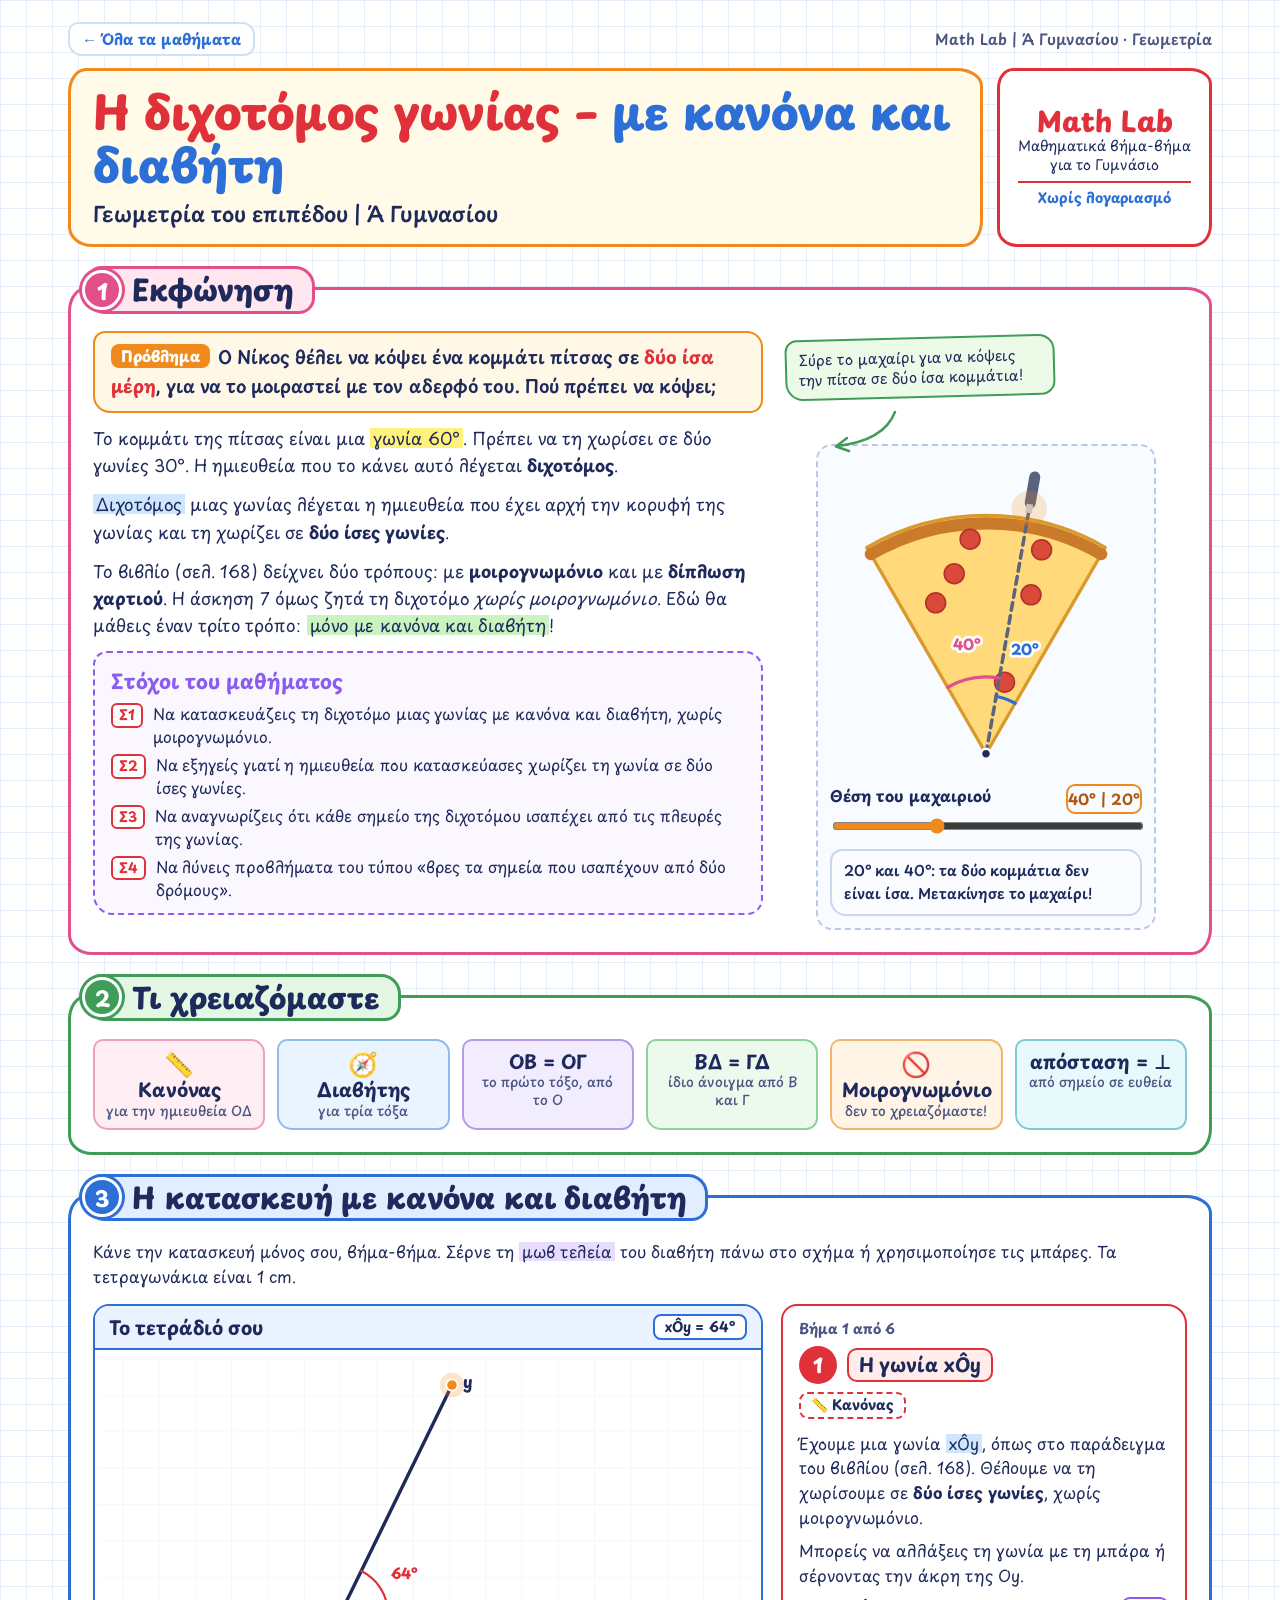
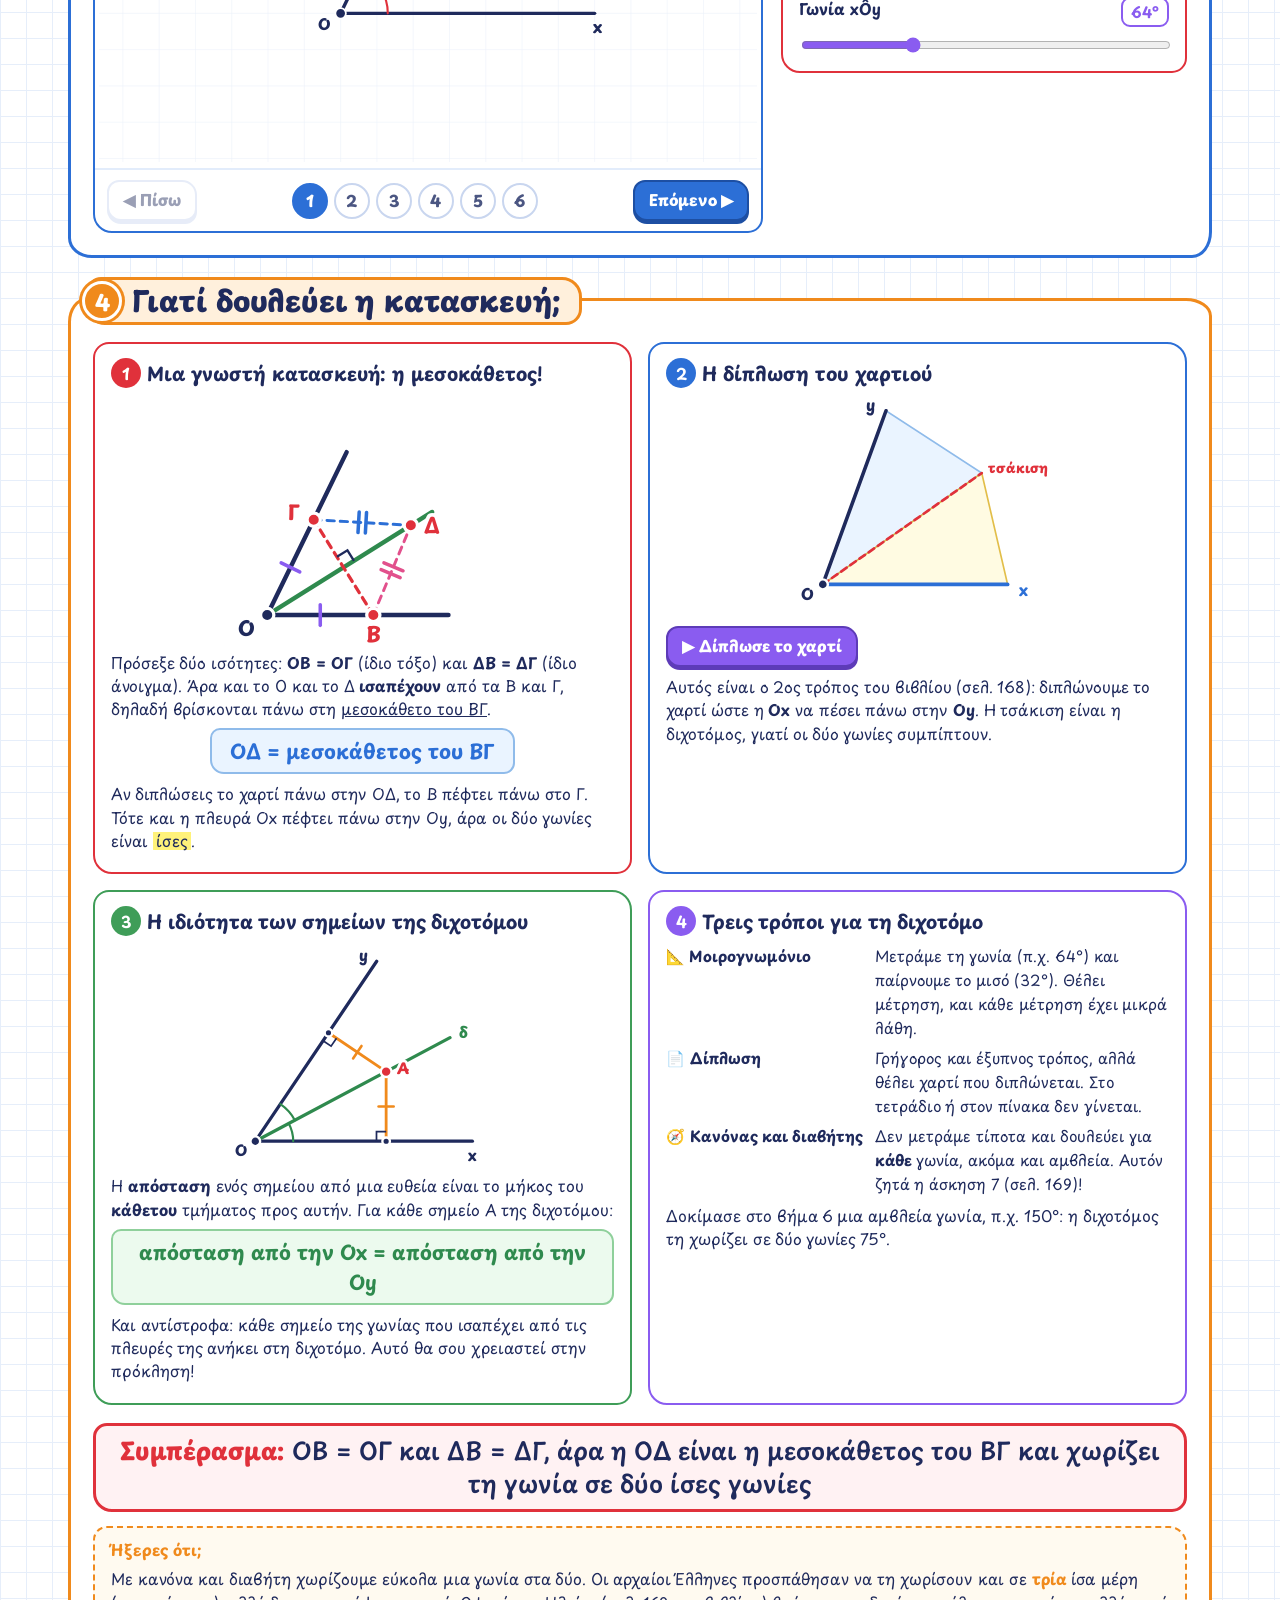
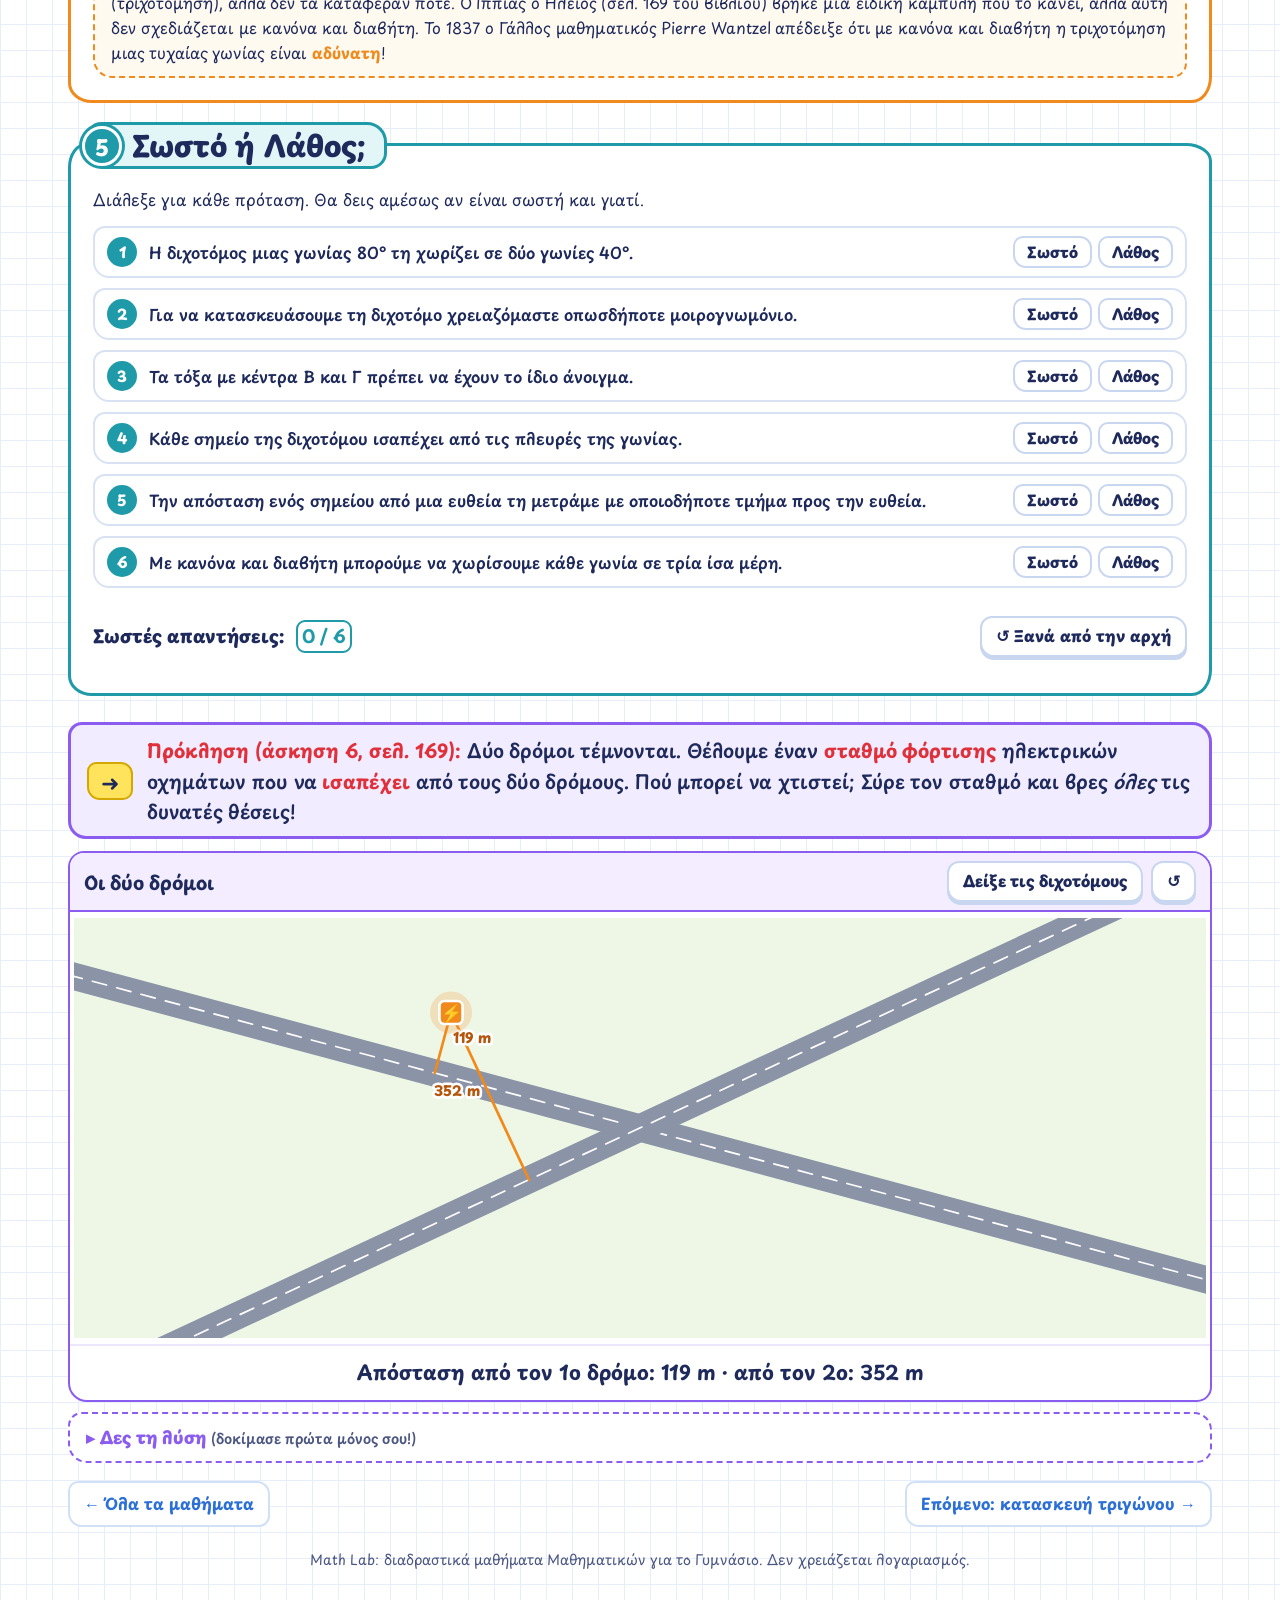
==== commit 0ac0da3c: "Add the triangle construction (Α΄) and regular hexagon/octagon (Β΄) lessons Triangle from three side" ====
--- a/angle-bisector/index.html
+++ b/angle-bisector/index.html
@@ -222,7 +222,7 @@
 <p class="final">Απάντηση: σε οποιοδήποτε σημείο των δύο κάθετων ευθειών που διχοτομούν τις γωνίες των δρόμων</p>
 </div></details>
 
-<nav class="lab-pager" aria-label="Άλλα μαθήματα"><a href="../">← Όλα τα μαθήματα</a><a href="../perpendicular-bisector/">Δες και: η μεσοκάθετος →</a></nav>
+<nav class="lab-pager" aria-label="Άλλα μαθήματα"><a href="../">← Όλα τα μαθήματα</a><a href="../triangle/">Επόμενο: κατασκευή τριγώνου →</a></nav>
 <footer>Math Lab: διαδραστικά μαθήματα Μαθηματικών για το Γυμνάσιο. Δεν χρειάζεται λογαριασμός.</footer>
 </main>
 <script src="../assets/lesson.js"></script>
